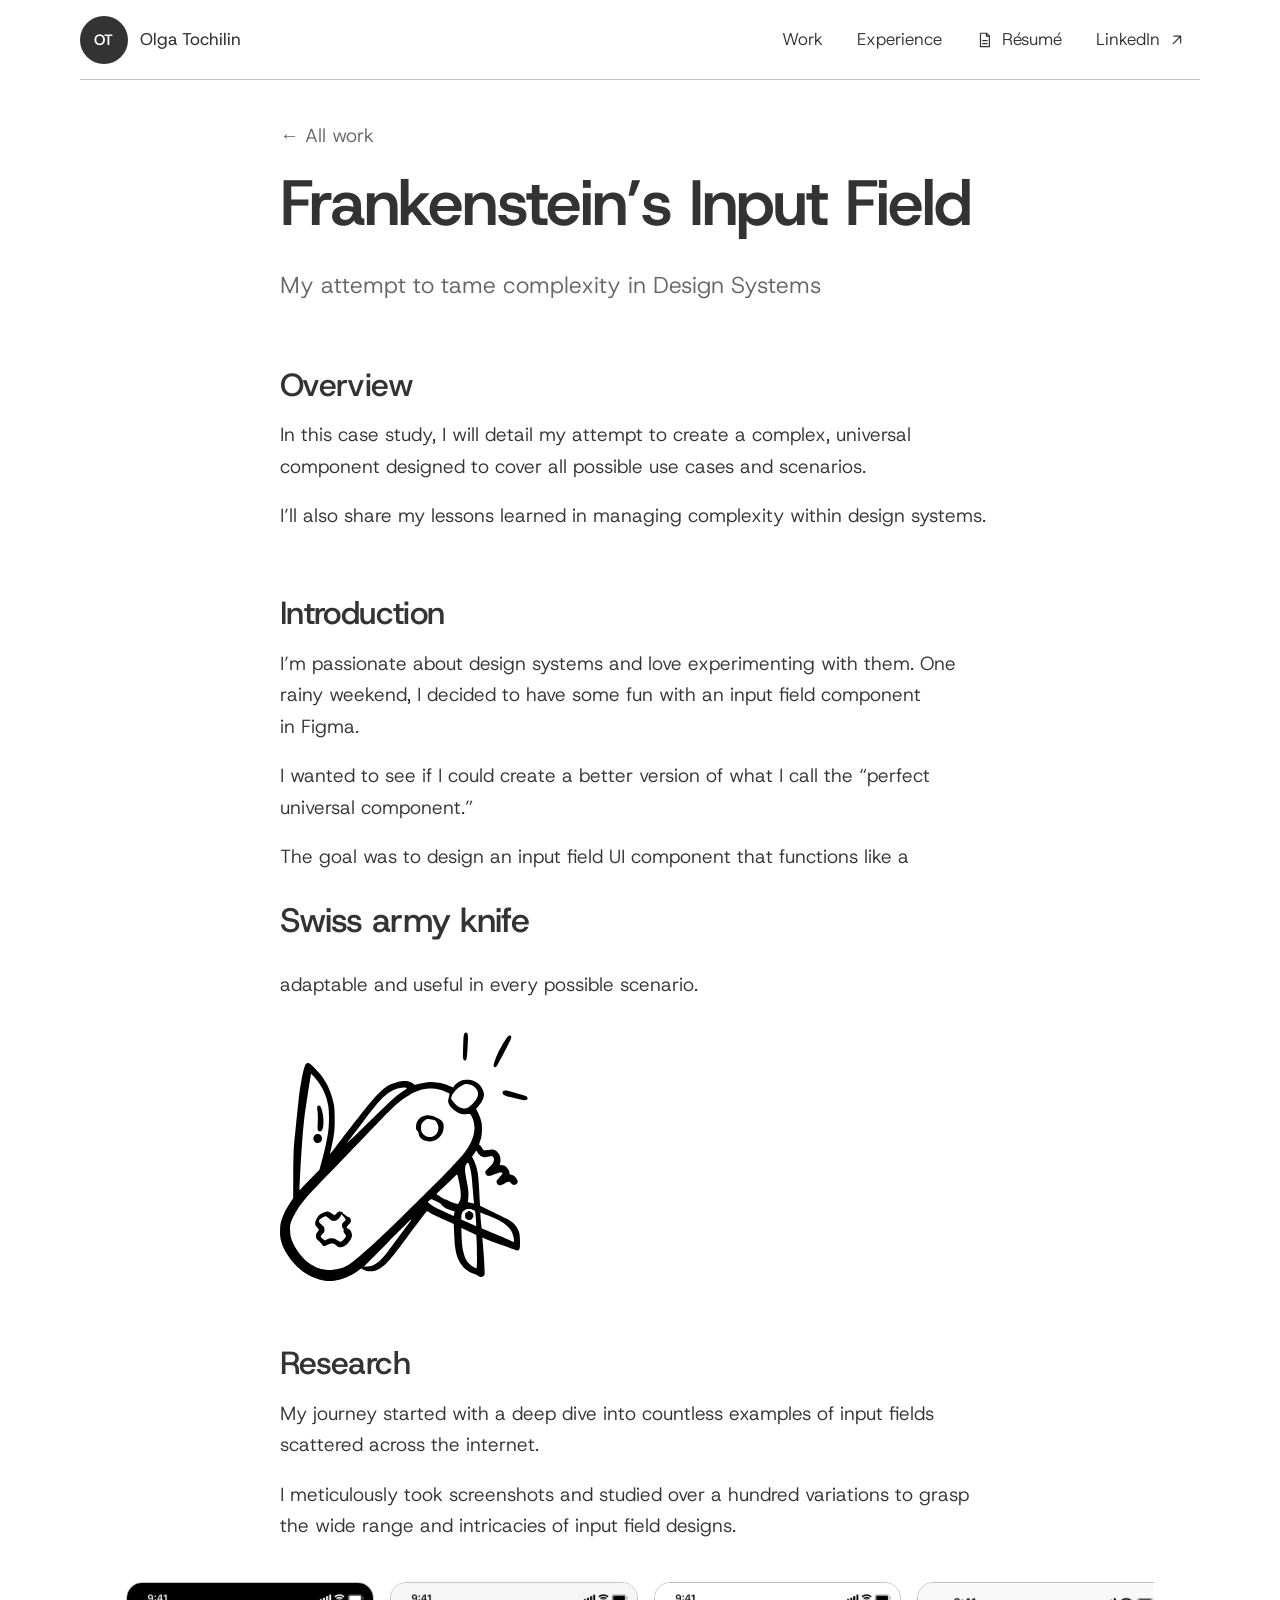
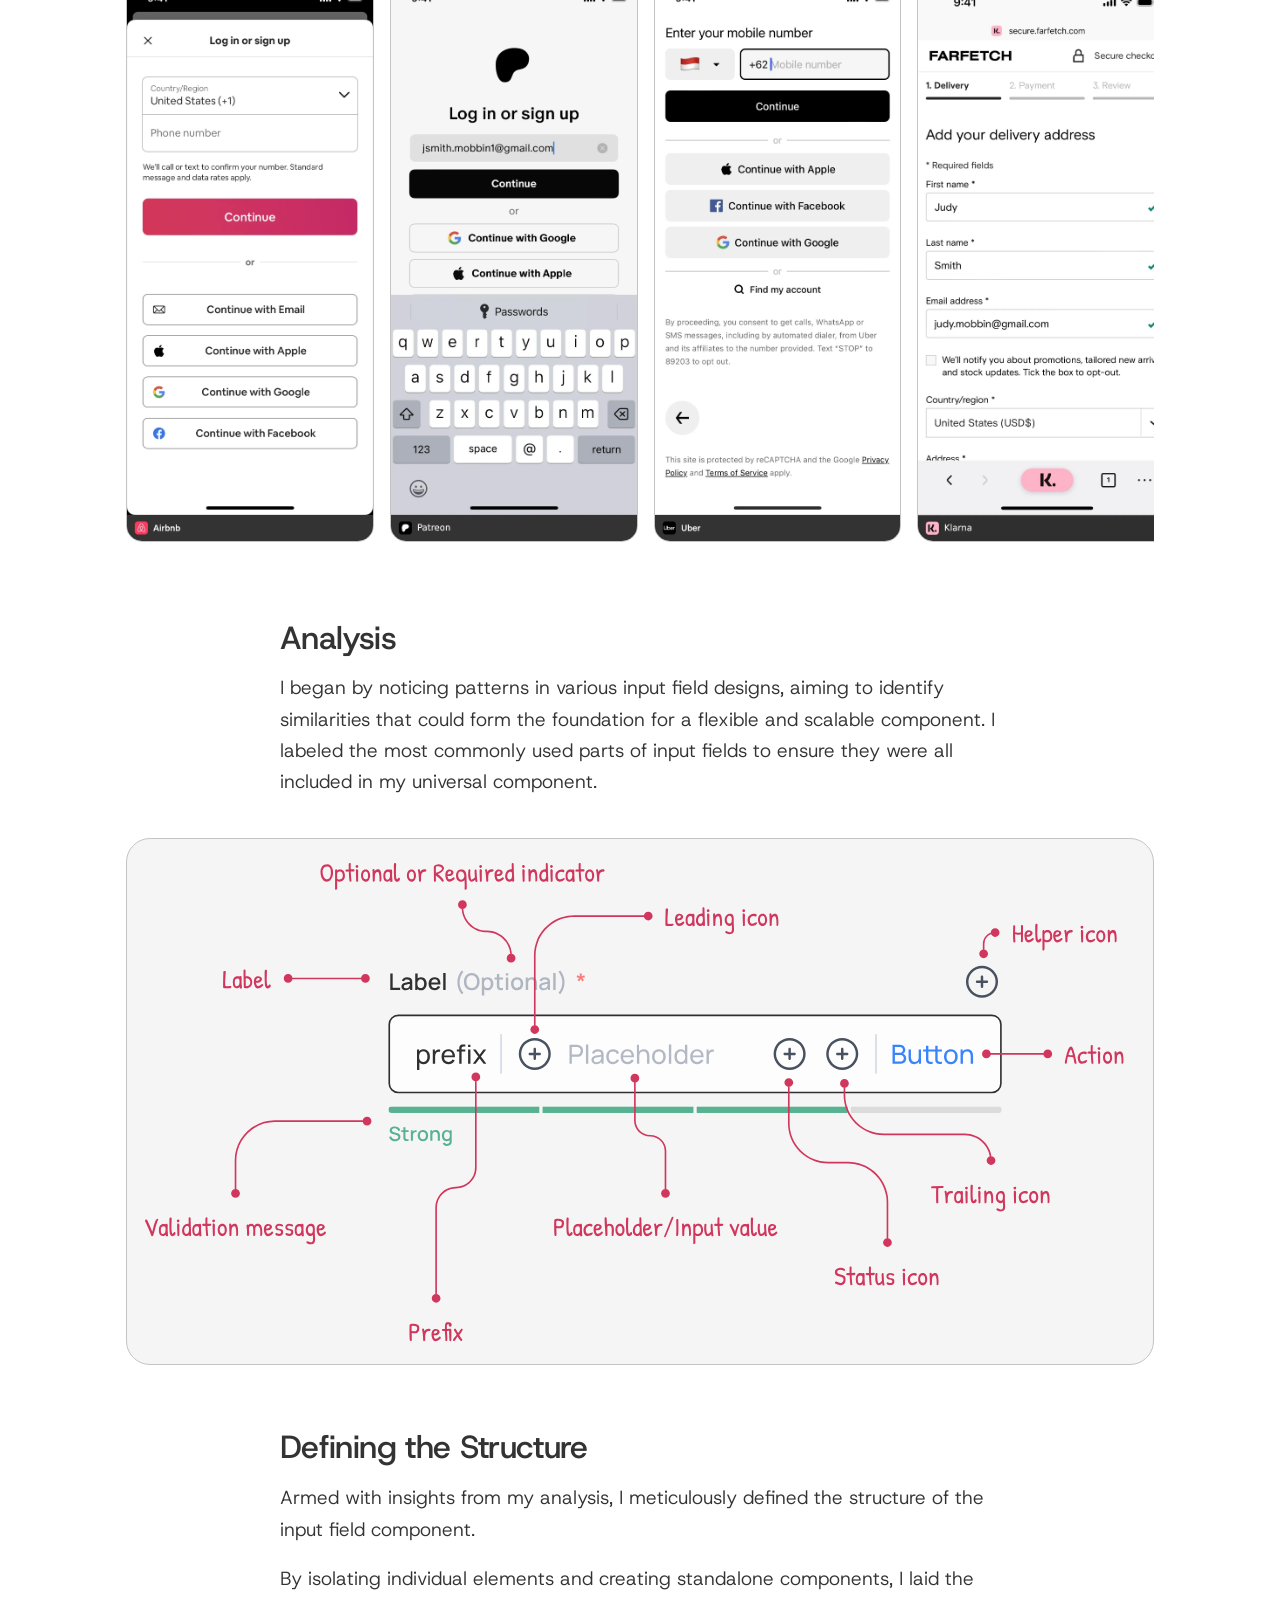
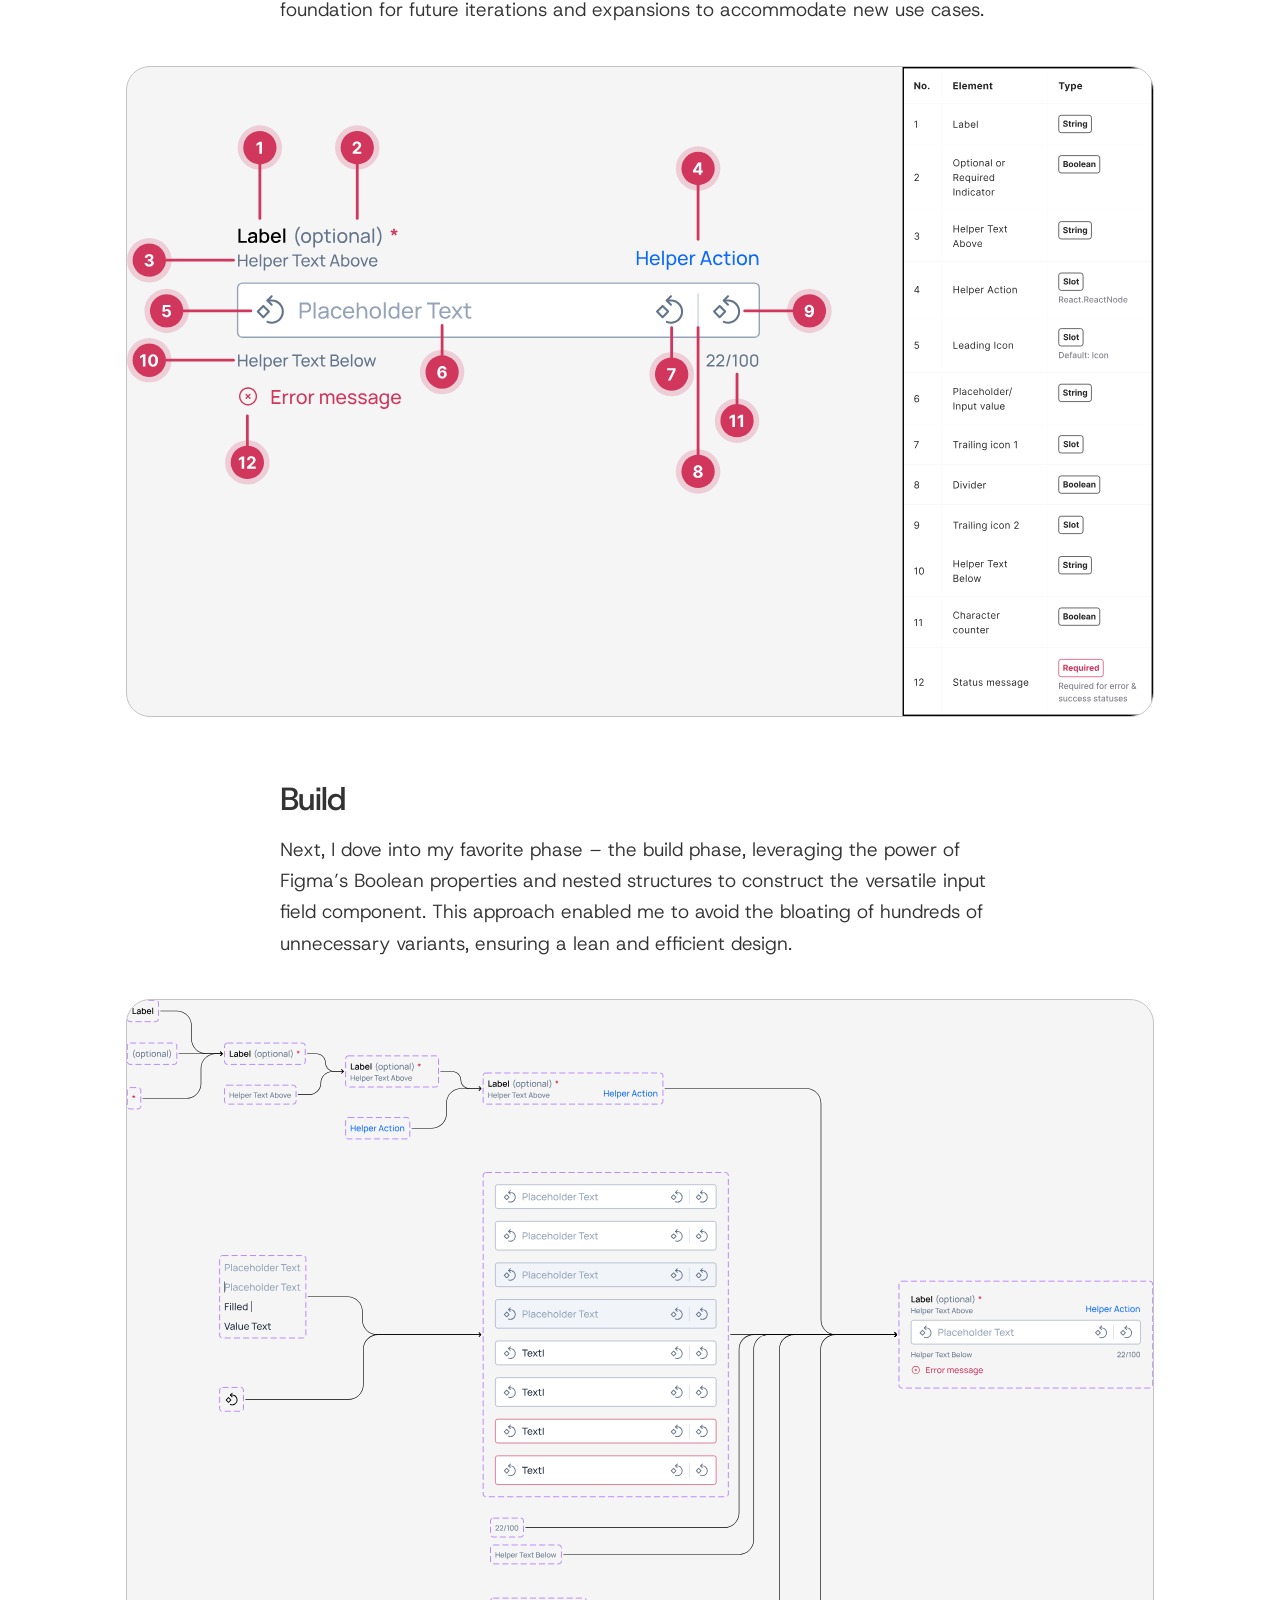
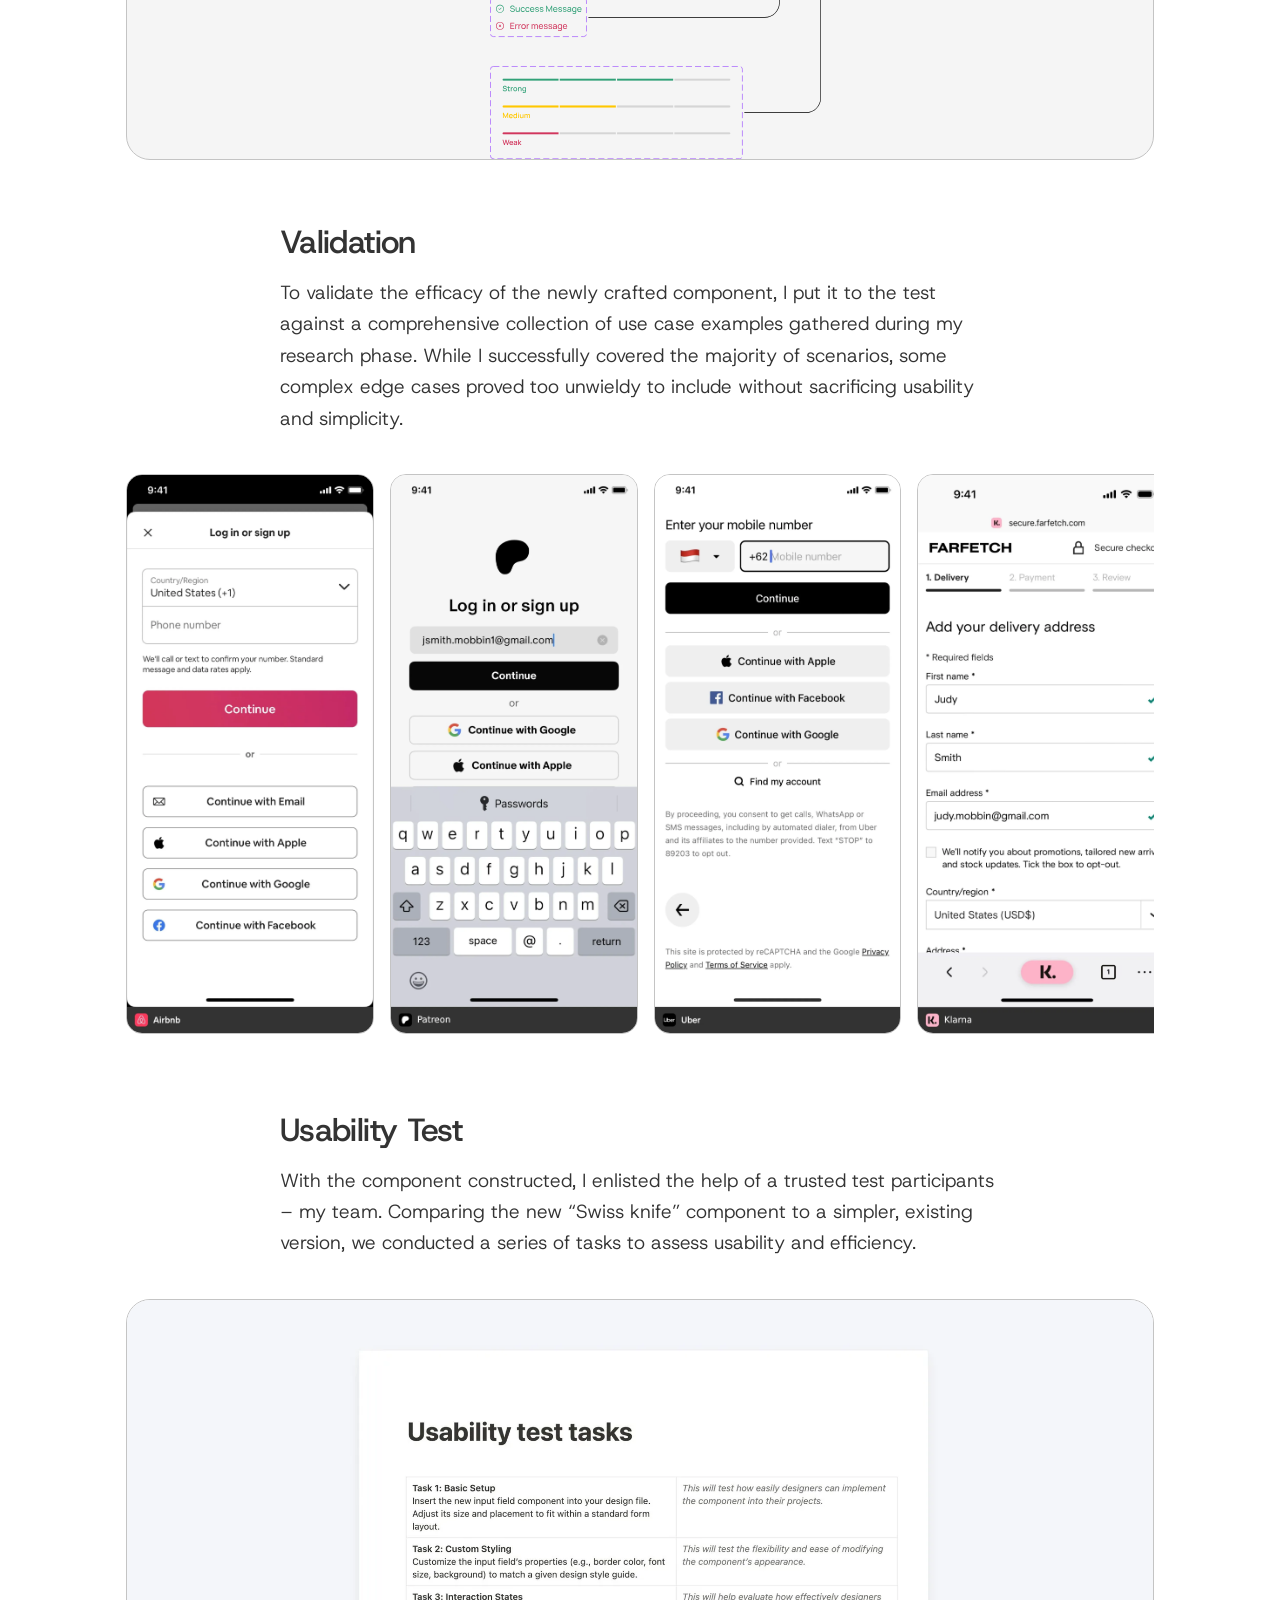
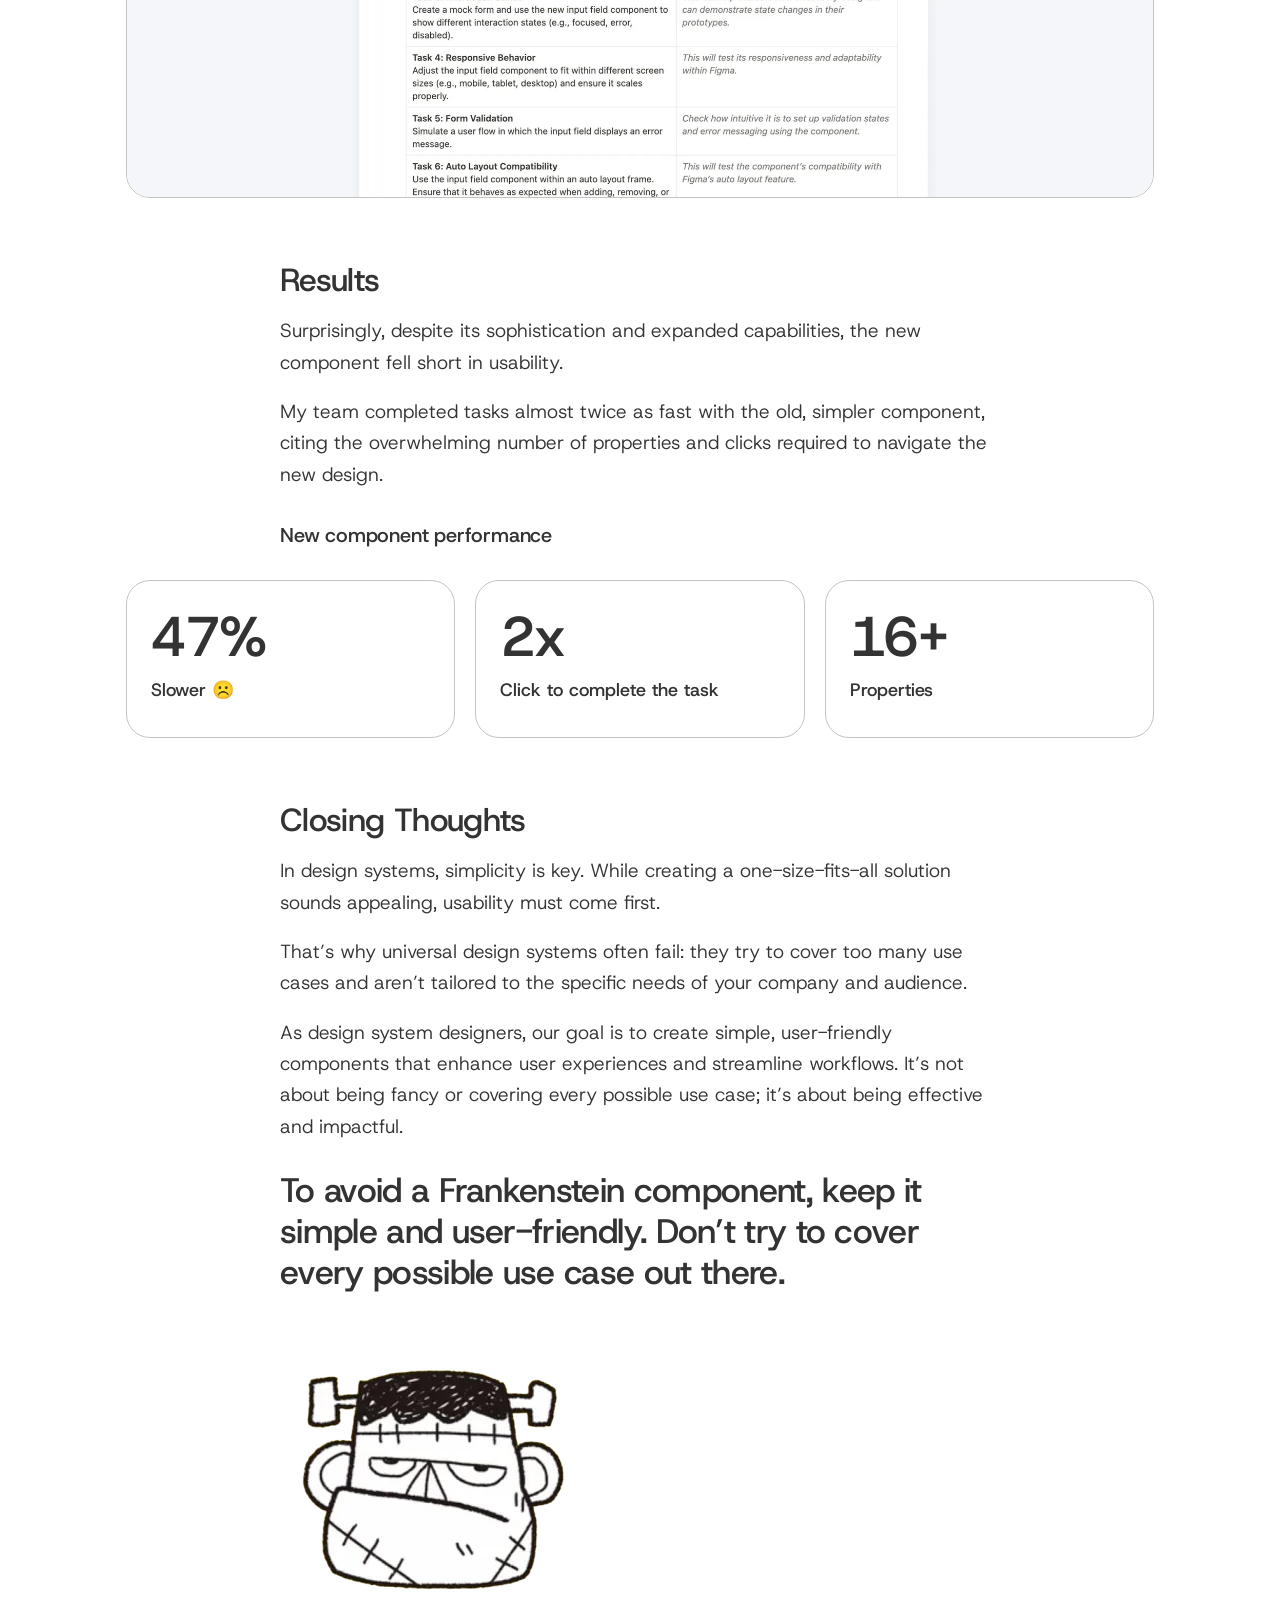
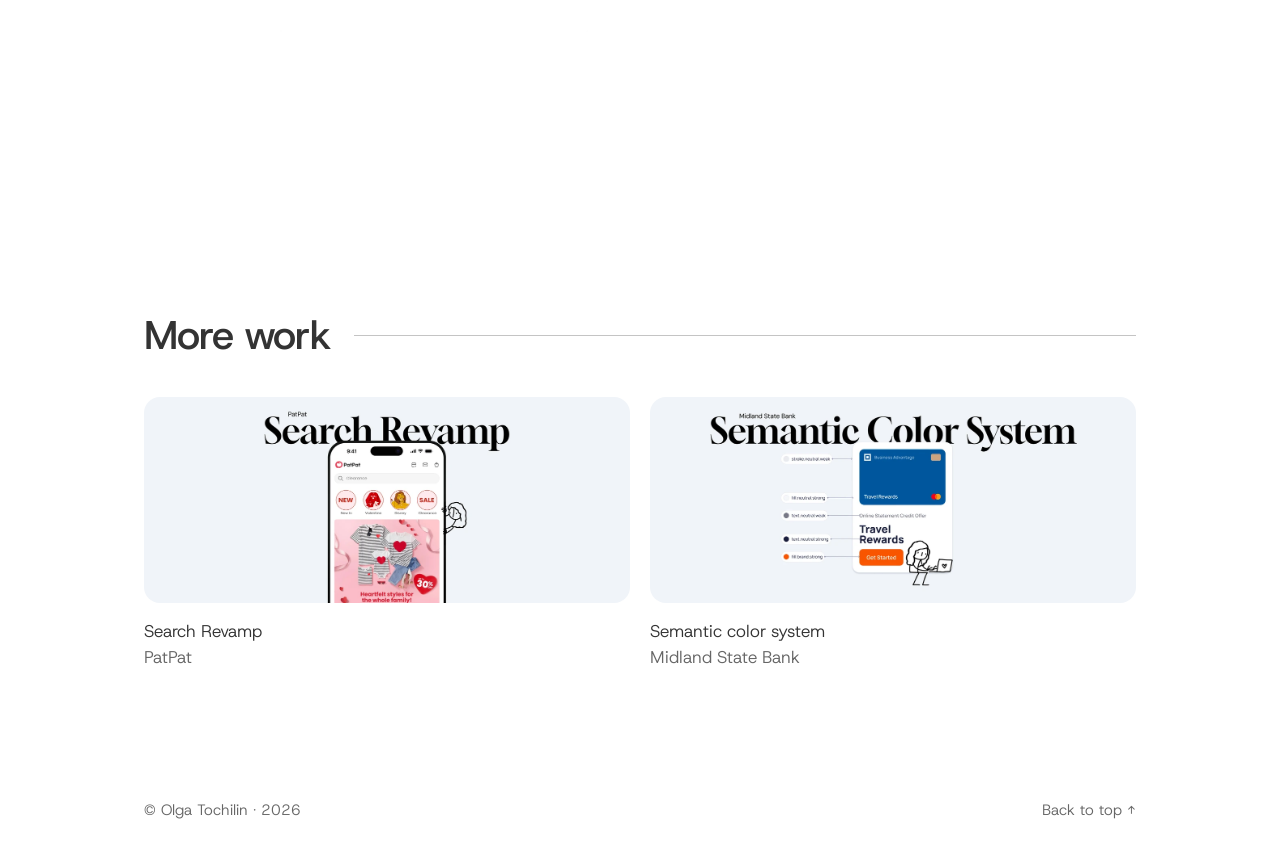
==== portfolio/franky/index.html @ 24e7f186 "Add Frankenstein's Input Field and Mayo Clinic case studies Moved over from olgadesignsystems.com in" ====
<!doctype html>
<html lang="en">
<head>
<meta charset="utf-8">
<meta name="viewport" content="width=device-width, initial-scale=1">
<title>Frankenstein’s Input Field — Olga Tochilin</title>
<meta name="description" content="My attempt to tame complexity in Design Systems">
<script>document.documentElement.classList.add('js')</script>
<link rel="preload" href="../../assets/fonts/HostGrotesk-latin.woff2" as="font" type="font/woff2" crossorigin>
<link rel="stylesheet" href="../../assets/style.css">
</head>
<body>
<header class="site-header">
  <div class="header-inner">
    <a class="brand" href="../../"><span class="mono">OT</span><span class="brand-name">Olga Tochilin</span></a>
    <nav>
      <a href="../../#work">Work</a>
      <a href="../../#experience">Experience</a>
      <a class="nav-cta" href="../../assets/Olga-Tochilin-PD.pdf" target="_blank" rel="noopener"><svg viewBox="0 0 24 24" aria-hidden="true"><path d="M6 3h8l4 4v14H6V3Z"/><path d="M14 3v4h4M9 13h6M9 17h6"/></svg>Résumé</a>
      <a class="nav-cta" href="https://www.linkedin.com/in/olgatoc/" target="_blank" rel="noopener noreferrer"><span>LinkedIn</span><svg viewBox="0 0 24 24" aria-hidden="true"><path d="M7 17 17 7M8 7h9v9"/></svg><span class="sr-only"> (opens in a new tab)</span></a>
    </nav>
  </div>
</header>
<main class="project" id="top">
<article class="wrap narrow">
  <p class="back"><a href="../../#work">← All work</a></p>
  <h1>Frankenstein’s Input Field</h1>
  <p class="lead">My attempt to tame complexity in Design Systems</p>
  <h3 class="h">Overview</h3>
<p>In this case study, I will detail my attempt to create a complex, universal component designed to cover all possible use cases and scenarios.</p>
<p>I’ll also share my lessons learned in managing complexity within design systems.</p>
<h3 class="h">Introduction</h3>
<p>I’m passionate about design systems and love experimenting with them. One rainy weekend, I decided to have some fun with an input field component in Figma.</p>
<p>I wanted to see if I could create a better version of what I call the “perfect universal component.”</p>
<p>The goal was to design an input field UI component that functions like a</p>
<p class="pull">Swiss army knife</p>
<p>adaptable and useful in every possible scenario.</p>
<figure class="figure-small" style="max-width:248px"><img src="../../assets/img/franky-swiss-army-knife.svg" alt="Introduction" width="248" height="249" loading="lazy"></figure>
<h3 class="h">Research</h3>
<p>My journey started with a deep dive into countless examples of input fields scattered across the internet.</p>
<p>I meticulously took screenshots and studied over a hundred variations to grasp the wide range and intricacies of input field designs.</p>
<div class="strip" tabindex="0" role="group" aria-label="Research – screenshots, scroll sideways"><figure><img src="../../assets/img/franky-01.webp" alt="Research – screenshot 1" width="1125" height="2556" loading="lazy"></figure><figure><img src="../../assets/img/franky-02.webp" alt="Research – screenshot 2" width="1125" height="2556" loading="lazy"></figure><figure><img src="../../assets/img/franky-03.webp" alt="Research – screenshot 3" width="1125" height="2556" loading="lazy"></figure><figure><img src="../../assets/img/franky-04.webp" alt="Research – screenshot 4" width="1179" height="2556" loading="lazy"></figure><figure><img src="../../assets/img/franky-05.webp" alt="Research – screenshot 5" width="1125" height="2556" loading="lazy"></figure><figure><img src="../../assets/img/franky-06.webp" alt="Research – screenshot 6" width="1125" height="2556" loading="lazy"></figure><figure><img src="../../assets/img/franky-07.webp" alt="Research – screenshot 7" width="1125" height="2556" loading="lazy"></figure><figure><img src="../../assets/img/franky-08.webp" alt="Research – screenshot 8" width="1125" height="2556" loading="lazy"></figure><figure><img src="../../assets/img/franky-09.webp" alt="Research – screenshot 9" width="1125" height="2556" loading="lazy"></figure></div>
<h3 class="h">Analysis</h3>
<p>I began by noticing patterns in various input field designs, aiming to identify similarities that could form the foundation for a flexible and scalable component. I labeled the most commonly used parts of input fields to ensure they were all included in my universal component.</p>
<figure><img src="../../assets/img/franky-franky-analysis-002.svg" alt="Analysis" width="624" height="320" loading="lazy"></figure>
<h3 class="h">Defining the Structure</h3>
<p>Armed with insights from my analysis, I meticulously defined the structure of the input field component.</p>
<p>By isolating individual elements and creating standalone components, I laid the foundation for future iterations and expansions to accommodate new use cases.</p>
<figure><img src="../../assets/img/franky-franky-structure-003.svg" alt="Defining the Structure" width="1475" height="934" loading="lazy"></figure>
<h3 class="h">Build</h3>
<p>Next, I dove into my favorite phase – the build phase, leveraging the power of Figma’s Boolean properties and nested structures to construct the versatile input field component. This approach enabled me to avoid the bloating of hundreds of unnecessary variants, ensuring a lean and efficient design.</p>
<figure><img src="../../assets/img/franky-franky-build-003.svg" alt="Build" width="1678" height="1243" loading="lazy"></figure>
<h3 class="h">Validation</h3>
<p>To validate the efficacy of the newly crafted component, I put it to the test against a comprehensive collection of use case examples gathered during my research phase. While I successfully covered the majority of scenarios, some complex edge cases proved too unwieldy to include without sacrificing usability and simplicity.</p>
<div class="strip" tabindex="0" role="group" aria-label="Validation – screenshots, scroll sideways"><figure><img src="../../assets/img/franky-01-1-scaled.webp" alt="Validation – screenshot 1" width="1127" height="2560" loading="lazy"></figure><figure><img src="../../assets/img/franky-02-1-scaled.webp" alt="Validation – screenshot 2" width="1127" height="2560" loading="lazy"></figure><figure><img src="../../assets/img/franky-03-1-scaled.webp" alt="Validation – screenshot 3" width="1127" height="2560" loading="lazy"></figure><figure><img src="../../assets/img/franky-04-1-scaled.webp" alt="Validation – screenshot 4" width="1181" height="2560" loading="lazy"></figure><figure><img src="../../assets/img/franky-05-1-scaled.webp" alt="Validation – screenshot 5" width="1127" height="2560" loading="lazy"></figure><figure><img src="../../assets/img/franky-06-1-scaled.webp" alt="Validation – screenshot 6" width="1127" height="2560" loading="lazy"></figure><figure><img src="../../assets/img/franky-07-1-scaled.webp" alt="Validation – screenshot 7" width="1127" height="2560" loading="lazy"></figure><figure><img src="../../assets/img/franky-08-1-scaled.webp" alt="Validation – screenshot 8" width="1127" height="2560" loading="lazy"></figure><figure><img src="../../assets/img/franky-09-1-scaled.webp" alt="Validation – screenshot 9" width="1127" height="2560" loading="lazy"></figure></div>
<h3 class="h">Usability Test</h3>
<p>With the component constructed, I enlisted the help of a trusted test participants – my team. Comparing the new “Swiss knife” component to a simpler, existing version, we conducted a series of tasks to assess usability and efficiency.</p>
<figure><img src="../../assets/img/franky-franky-usability-test-scaled.webp" alt="Usability Test" width="2000" height="971" loading="lazy"></figure>
<h3 class="h">Results</h3>
<p>Surprisingly, despite its sophistication and expanded capabilities, the new component fell short in usability.</p>
<p>My team completed tasks almost twice as fast with the old, simpler component, citing the overwhelming number of properties and clicks required to navigate the new design.</p>
<h4 class="sub">New component performance</h4>
<div class="stats"><div class="stat"><div class="num">47%</div><h3>Slower ☹️</h3></div><div class="stat"><div class="num">2x</div><h3>Click to complete the task</h3></div><div class="stat"><div class="num">16+</div><h3>Properties</h3></div></div>
<h3 class="h">Closing Thoughts</h3>
<p>In design systems, simplicity is key. While creating a one-size-fits-all solution sounds appealing, usability must come first.</p>
<p>That’s why universal design systems often fail: they try to cover too many use cases and aren’t tailored to the specific needs of your company and audience.</p>
<p>As design system designers, our goal is to create simple, user-friendly components that enhance user experiences and streamline workflows. It’s not about being fancy or covering every possible use case; it’s about being effective and impactful.</p>
<p class="pull">To avoid a Frankenstein component, keep it simple and user-friendly. Don’t try to cover every possible use case out there.</p>
<figure class="figure-small" style="max-width:308px"><img src="../../assets/img/franky-franky-closing-thoughts.webp" alt="Closing Thoughts" width="308" height="309" loading="lazy"></figure>
</article>
<section class="wrap">
  <h2 class="section-head"><span>More work</span><i></i></h2>
  <div class="work-grid work-grid-pair">
<a class="work-item" href="../../portfolio/patpat/">
  <span class="work-img"><img src="../../assets/img/patpat-featured-5.webp" alt="" width="1200" height="509" loading="lazy"></span>
  <span class="work-cap"><span class="work-title">Search Revamp</span><span class="work-sub">PatPat</span></span>
</a>
<a class="work-item" href="../../portfolio/midland/">
  <span class="work-img"><img src="../../assets/img/midland-featured-5.webp" alt="" width="1200" height="509" loading="lazy"></span>
  <span class="work-cap"><span class="work-title">Semantic color system</span><span class="work-sub">Midland State Bank</span></span>
</a>
  </div>
</section>
</main>
<footer class="site-footer"><span>© Olga Tochilin · 2026</span><a href="#top" class="to-top">Back to top ↑</a></footer>
<script src="../../assets/site.js" defer></script>
</body>
</html>
---- assets/style.css ----
/* Olga Tochilin — portfolio
   Monochrome, hairline borders, large radii, Host Grotesk, quick restrained motion. */

@font-face{
  font-family:"Host Grotesk";
  src:url("fonts/HostGrotesk-latin.woff2") format("woff2");
  font-weight:300 800;font-style:normal;font-display:swap;
}

:root{
  --n0:#fff; --n100:#f5f5f5; --n200:#ddd; --n300:#c4c4c4; --n500:#888; --n600:#666; --n900:#333;
  --hair:.5px solid var(--n300);
  --radius:24px;
  --edge:clamp(20px,5vw,64px);
  --max:1120px;
  --read:720px;
  --header:80px;
  --ease-out:cubic-bezier(.22,1,.36,1);
  --ease-ui:cubic-bezier(.5,0,.5,1);
  --font:"Host Grotesk",-apple-system,BlinkMacSystemFont,"Segoe UI",Helvetica,Arial,sans-serif;
}
*{box-sizing:border-box}
html{scroll-behavior:smooth;scroll-padding-top:100px}
body{
  margin:0;padding-top:var(--header);
  background:var(--n0);color:var(--n900);
  font:330 18px/1.6 var(--font);letter-spacing:0;
  -webkit-font-smoothing:antialiased;text-wrap:pretty;
}
img{max-width:100%;height:auto;display:block}
a{color:inherit}
svg{width:1.15em;height:1.15em;fill:none;stroke:currentColor;stroke-width:1.6;stroke-linecap:round;stroke-linejoin:round;flex:none}

/* ---------- header: full-width bar → floating pill on scroll ---------- */
.site-header{position:fixed;inset:0 0 auto 0;z-index:20;display:flex;justify-content:center;padding:0 var(--edge);pointer-events:none}
.header-inner{
  pointer-events:auto;width:100%;max-width:var(--max);height:var(--header);
  display:flex;align-items:center;justify-content:space-between;
  border-bottom:var(--hair);background:rgba(255,255,255,0);
  transition:max-width .5s var(--ease-out),height .5s var(--ease-out),margin-top .5s var(--ease-out),
             padding .5s var(--ease-out),border-radius .5s var(--ease-out),background .3s var(--ease-ui),
             box-shadow .5s var(--ease-out),border-color .3s var(--ease-ui);
}
.site-header.is-stuck .header-inner{
  max-width:740px;height:64px;margin-top:12px;padding:0 10px 0 8px;
  border-radius:999px;border-color:transparent;
  background:rgba(255,255,255,.72);
  -webkit-backdrop-filter:blur(12px);backdrop-filter:blur(12px);
  box-shadow:0 8px 32px rgba(0,0,0,.10),0 0 0 .5px rgba(0,0,0,.06);
}
.brand{display:flex;align-items:center;gap:12px;text-decoration:none;font-weight:400;font-size:17px}
.mono{
  flex:none;display:grid;place-items:center;width:48px;height:48px;border-radius:50%;
  background:var(--n900);color:#fff;font-size:15px;font-weight:600;letter-spacing:.04em;
  transition:width .5s var(--ease-out),height .5s var(--ease-out);
}
.is-stuck .mono{width:40px;height:40px}
.site-header nav{display:flex;align-items:center;gap:6px;font-size:17px}
.site-header nav a{white-space:nowrap;text-decoration:none;padding:8px 14px;border-radius:999px;transition:background .2s var(--ease-ui)}
.site-header nav a:hover{background:var(--n100)}
.nav-cta{display:inline-flex;align-items:center;gap:8px}
.nav-cta svg{width:1.05em;height:1.05em}

/* ---------- buttons: fill slides up on hover, quick press ---------- */
.btn{
  position:relative;display:inline-flex;align-items:center;justify-content:center;overflow:hidden;
  height:64px;padding:0 40px;border-radius:999px;text-decoration:none;font-size:18px;font-weight:400;
  border:1px solid var(--n900);isolation:isolate;
  transition:transform .15s ease-out;
}
.btn span{position:relative;z-index:1;transition:color .25s var(--ease-ui)}
.btn::before{
  content:"";position:absolute;inset:0;z-index:0;transform:translateY(101%);border-radius:inherit;
  transition:transform .25s cubic-bezier(.42,0,1,1);
}
.btn:hover::before{transform:none;transition:transform .5s cubic-bezier(0,0,.58,1)}
.btn:active{transform:scale(.97);transition-duration:80ms}
.btn-solid{background:var(--n900);color:#fff}
.btn-solid::before{background:#000}
.btn-outline{background:transparent;color:var(--n900)}
.btn-outline::before{background:var(--n900)}
.btn-outline:hover span{color:#fff}

/* tertiary text link with "opens in new tab" icon */
.link-ext{
  display:inline-flex;align-items:center;gap:8px;height:64px;padding:0 8px;
  font-size:18px;text-decoration:none;border-radius:999px;
}
.link-ext span:first-child{background:linear-gradient(currentColor,currentColor) 0 100%/100% 1px no-repeat;padding-bottom:2px;transition:background-size .3s var(--ease-out)}
.link-ext:hover span:first-child{background-size:0 1px;background-position:100% 100%}
.link-ext svg{width:1.1em;height:1.1em;transition:transform .3s var(--ease-out)}
.link-ext:hover svg{transform:translate(2px,-2px)}
.link-ext:active{transform:scale(.97);transition:transform 80ms}
.link-ext:focus-visible{outline:2px solid var(--n900);outline-offset:3px}
.sr-only{position:absolute;width:1px;height:1px;margin:-1px;padding:0;overflow:hidden;clip:rect(0 0 0 0);white-space:nowrap;border:0}

/* ---------- layout ---------- */
.wrap{max-width:var(--max);margin:0 auto;padding:var(--space,96px) var(--edge)}
.wrap.narrow{max-width:calc(var(--read) + 2*var(--edge))}
#work{padding-top:80px}

/* section heading:  Title ———— 01 */
.section-head{
  display:flex;align-items:center;gap:24px;margin:0 0 40px;
  font-size:clamp(28px,4vw,40px);line-height:1.1;font-weight:500;letter-spacing:-.02em;
}
.section-head i{flex:1;height:0;border-top:var(--hair)}
.section-head b{font-weight:500;font-variant-numeric:tabular-nums}

/* ---------- hero ---------- */
.hero{max-width:var(--max);margin:0 auto;padding:clamp(72px,12vw,150px) var(--edge) clamp(56px,8vw,96px);text-align:center}
.hero h1{
  margin:0 auto;max-width:17em;font-size:clamp(34px,5.6vw,64px);line-height:1.08;
  font-weight:600;letter-spacing:-.03em;text-wrap:balance;
}
.hero-cta{display:flex;flex-wrap:wrap;justify-content:center;gap:24px;margin-top:48px}


/* ---------- selected work: one wide project, then pairs (see Figma reference) ---------- */
.work-grid{display:grid;grid-template-columns:repeat(2,minmax(0,1fr));column-gap:clamp(12px,1.8vw,20px);row-gap:clamp(56px,9vw,112px)}
.work-item{display:block;text-decoration:none;color:inherit}
.work-item:first-child{grid-column:1/-1}
.work-grid-pair .work-item:first-child{grid-column:auto}
.work-img{display:block;overflow:hidden;border-radius:16px;background:var(--n100)}
.work-img img{width:100%;aspect-ratio:1200/509;object-fit:cover;transition:transform .6s var(--ease-out),opacity .5s ease-out}
.work-item:hover .work-img img{transform:scale(1.02)}
.work-cap{display:block;margin-top:16px;font-size:17px;line-height:1.5}
.work-title,.work-sub{display:block}
.work-title{color:var(--n900)}
.work-sub{color:var(--n600)}
.work-item:hover .work-title{text-decoration:underline;text-underline-offset:4px;text-decoration-thickness:1px}
@media (max-width:700px){.work-grid{grid-template-columns:1fr}.work-cap{font-size:16px}}

/* ---------- experience ---------- */
.exp{list-style:none;margin:0 0 40px;padding:0}
.exp li{
  display:grid;grid-template-columns:10em 1fr auto;gap:16px;align-items:baseline;
  padding:24px 0;border-top:var(--hair);
}
.exp li:last-child{border-bottom:var(--hair)}
.exp .yr{color:var(--n600);font-variant-numeric:tabular-nums}
.exp .role{font-size:clamp(20px,2.4vw,26px);font-weight:500;letter-spacing:-.01em;transition:transform .4s var(--ease-out)}
.exp .co{color:var(--n600);text-align:right}
.exp li:hover .role{transform:translateX(8px)}

/* ---------- case study ---------- */
.project .wrap.narrow{padding-top:56px}
.back{margin:0 0 56px;font-size:16px}
.back a{text-decoration:none;color:var(--n600)}
.back a:hover{color:var(--n900)}
.project h1{margin:0 0 40px;font-size:clamp(36px,6vw,64px);line-height:1.06;font-weight:600;letter-spacing:-.03em;text-wrap:balance}
.meta{display:flex;flex-wrap:wrap;gap:20px 48px;margin:0 0 24px;padding:24px 0;border-block:var(--hair);font-size:16px}
.meta dt{color:var(--n600);margin-bottom:2px}
.meta dd{margin:0;max-width:26em}
.project .section-head{margin:112px 0 40px}
.project h3.h{margin:64px 0 16px;font-size:clamp(24px,3vw,32px);line-height:1.15;font-weight:500;letter-spacing:-.02em;text-wrap:balance}
.project h4.sub{margin:32px 0 6px;font-size:20px;line-height:1.3;font-weight:500;letter-spacing:-.01em}
.project p{margin:0 0 18px;font-size:19px;line-height:1.65}
.project ul{padding-left:1.2em;margin:0 0 22px;font-size:19px}
.project li{margin-bottom:8px}
.project figure{margin:40px calc(-1 * min(12vw,170px))}
.figure-row{display:grid;grid-template-columns:1fr 1fr;gap:clamp(12px,2vw,24px);margin:40px calc(-1 * min(12vw,170px))}
.figure-row figure{margin:0}
.project figure img{transition:opacity .5s ease-out;width:100%;border:var(--hair);border-radius:var(--radius);background:var(--n100)}
@media (max-width:1000px){.project figure,.figure-row{margin-inline:0}.figure-row figure{margin:0}}
.pcards{display:grid;grid-template-columns:repeat(3,1fr);gap:20px;margin:32px calc(-1 * min(12vw,170px))}
.pcard{display:flex;flex-direction:column;align-items:flex-start;gap:14px;padding:26px;border:var(--hair);border-radius:var(--radius);background:var(--n0);transition:border-color .3s var(--ease-ui)}
.pcard:hover{border-color:var(--n900)}
.pnum{display:grid;place-items:center;width:38px;height:38px;border:var(--hair);border-radius:50%;font-size:14px;font-variant-numeric:tabular-nums;transition:background .3s var(--ease-ui),color .3s var(--ease-ui),border-color .3s var(--ease-ui)}
.pcard:hover .pnum{background:var(--n900);border-color:var(--n900);color:#fff}
.project .pcard h4{margin:6px 0 0;font-size:19px;line-height:1.3;font-weight:500;letter-spacing:-.01em}
.project .pcard p{margin:0;font-size:16px;line-height:1.55;color:var(--n600)}
@media (max-width:1000px){.pcards{margin-inline:0;grid-template-columns:repeat(2,1fr)}}
@media (max-width:600px){.pcards{grid-template-columns:1fr}}
.stats{display:grid;grid-template-columns:repeat(auto-fit,minmax(200px,1fr));gap:20px;margin:32px calc(-1 * min(12vw,170px))}
.stat{padding:28px 24px;border:var(--hair);border-radius:var(--radius)}
.stat .num{font-size:56px;font-weight:600;letter-spacing:-.04em;line-height:1}
.stat h3{font-size:18px;font-weight:500;margin:14px 0 8px;line-height:1.25}
.stat p{font-size:16px!important;color:var(--n600);margin:0!important;line-height:1.5!important}
@media (max-width:1000px){.stats{margin-inline:0}}
.thanks{text-align:center;color:var(--n600);margin:96px 0 0!important}

/* case study extras: subtitle, pull lines, screenshot strips, small drawings */
.project strong{font-weight:600}
.project .lead{margin:-8px 0 32px;max-width:34em;font-size:clamp(19px,2.2vw,23px);line-height:1.45;color:var(--n600)}
.project .pull{margin:28px 0;font-size:clamp(26px,3.4vw,34px);line-height:1.2;font-weight:500;letter-spacing:-.02em;color:var(--n900)}
.strip{display:flex;gap:16px;overflow-x:auto;scroll-snap-type:x proximity;margin:40px calc(-1 * min(12vw,170px));padding:0 0 14px;scrollbar-width:thin;outline-offset:4px;-webkit-overflow-scrolling:touch}
.project .strip figure{margin:0;flex:none;scroll-snap-align:start}
.project .strip img{height:clamp(360px,46vw,560px);width:auto;max-width:none;border-radius:16px}
@media (max-width:1000px){.strip{margin-inline:calc(-1 * var(--edge));padding-inline:var(--edge);scroll-padding-inline:var(--edge)}}
.project figure.figure-small{margin:32px 0}
.project figure.figure-small img{width:auto;max-width:100%;border:0;border-radius:0;background:none}
.project .wrap:last-of-type{padding-top:40px}

/* ---------- footer ---------- */
.site-footer{
  max-width:var(--max);margin:0 auto;padding:32px var(--edge) 40px;
  display:flex;justify-content:space-between;gap:16px;font-size:15px;color:var(--n600);
}
.to-top{text-decoration:none}
.to-top:hover{color:var(--n900)}

/* ---------- image load fade (see site.js) ---------- */
.js img.img-pending{opacity:0}

/* ---------- small screens ---------- */
@media (max-width:820px){
  .exp li{grid-template-columns:1fr auto;gap:4px 16px}
  .exp .yr{grid-column:2;grid-row:1;text-align:right}
  .exp .role{grid-column:1;grid-row:1}
  .exp .co{grid-column:1/-1;text-align:left}
}
@media (max-width:520px){
  .brand-name{display:none}
  .site-header nav a{padding:8px 10px}
}
@media (max-width:600px){
  body{font-size:17px}
  .site-header nav a:not(.nav-cta){display:none}
  .site-header.is-stuck .header-inner{max-width:100%}
    .btn{height:56px;padding:0 28px;font-size:17px}
  .link-ext{height:56px;font-size:17px}
  .hero-cta{gap:12px}
  .section-head{gap:16px}
}

@media (prefers-reduced-motion:reduce){
  html{scroll-behavior:auto}
  *,*::before,*::after{transition-duration:.01ms!important;animation-duration:.01ms!important}
}

/* ---------- What I Do: dotted-shape cards ---------- */
#what{padding-top:24px;padding-bottom:0}
.what-grid{display:grid;grid-template-columns:repeat(3,1fr);gap:32px}
.what-card{
  --pad:clamp(20px,2.4vw,32px);
  display:flex;flex-direction:column;justify-content:space-between;gap:32px;
  border:var(--hair);border-radius:var(--radius);padding:var(--pad);
  background:var(--n0);
}
.dots{width:70%;max-width:240px;height:auto;color:var(--n900);overflow:visible}
/* interactive version (site.js): canvas extends past the shape so pushed dots aren't clipped */
.dots-field{position:relative;aspect-ratio:400/384}
.dots-field canvas{position:absolute;left:-48px;top:-48px;width:calc(100% + 96px);height:calc(100% + 96px);pointer-events:none}
.what-card h3{margin:0;font-size:clamp(18px,1.6vw,21px);line-height:1.25;font-weight:500;letter-spacing:-.01em;white-space:nowrap}
.what-desc{margin:8px 0 0;font-size:16px;line-height:1.5;font-weight:330;color:var(--n600)}

/* small screens: swipe sideways, no dots */
@media (max-width:820px){
  .what-grid{display:flex;gap:16px;overflow-x:auto;scroll-snap-type:x mandatory;scroll-padding-inline:var(--edge);margin-inline:calc(-1 * var(--edge));padding:0 var(--edge) 8px;scrollbar-width:none}
  .what-grid::-webkit-scrollbar{display:none}
  .what-card{flex:0 0 min(84%,340px);scroll-snap-align:start;padding:28px 24px}
  .dots{display:none}
  .what-card h3{white-space:normal;font-size:22px}
}
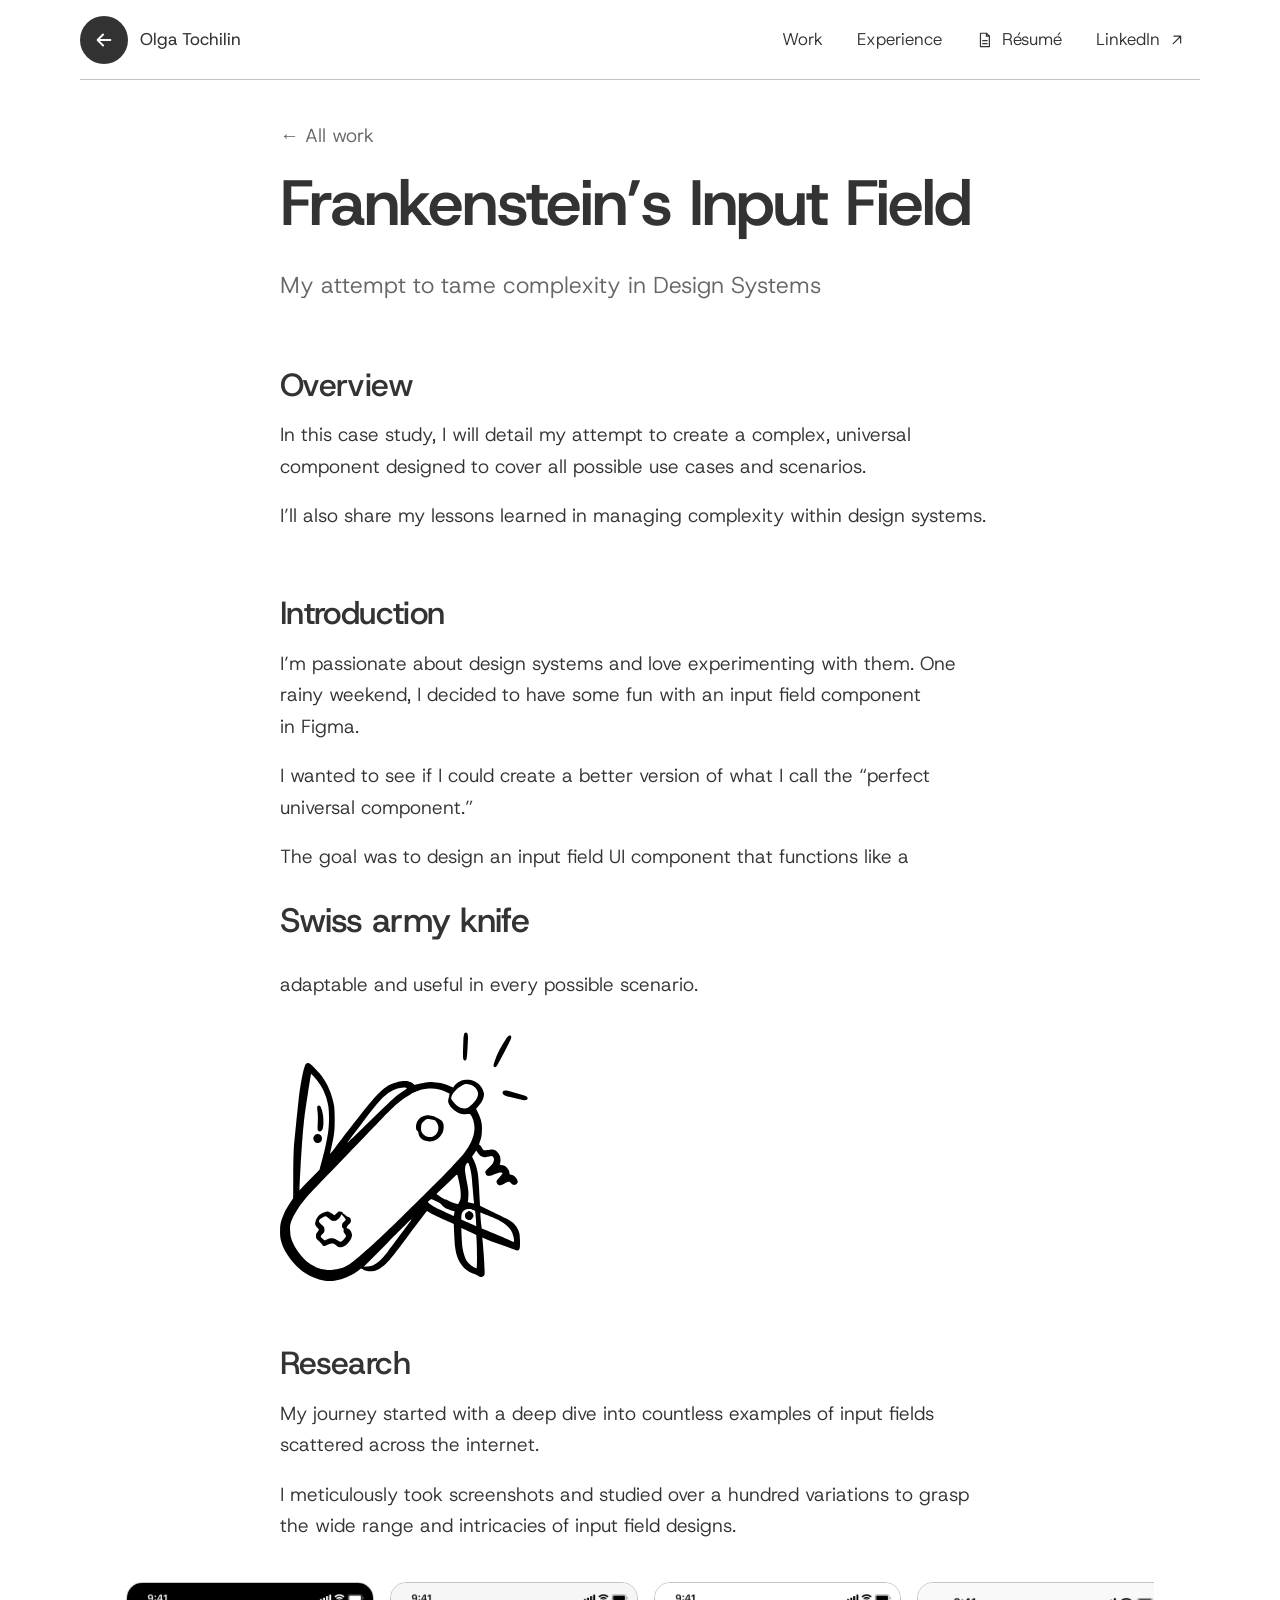
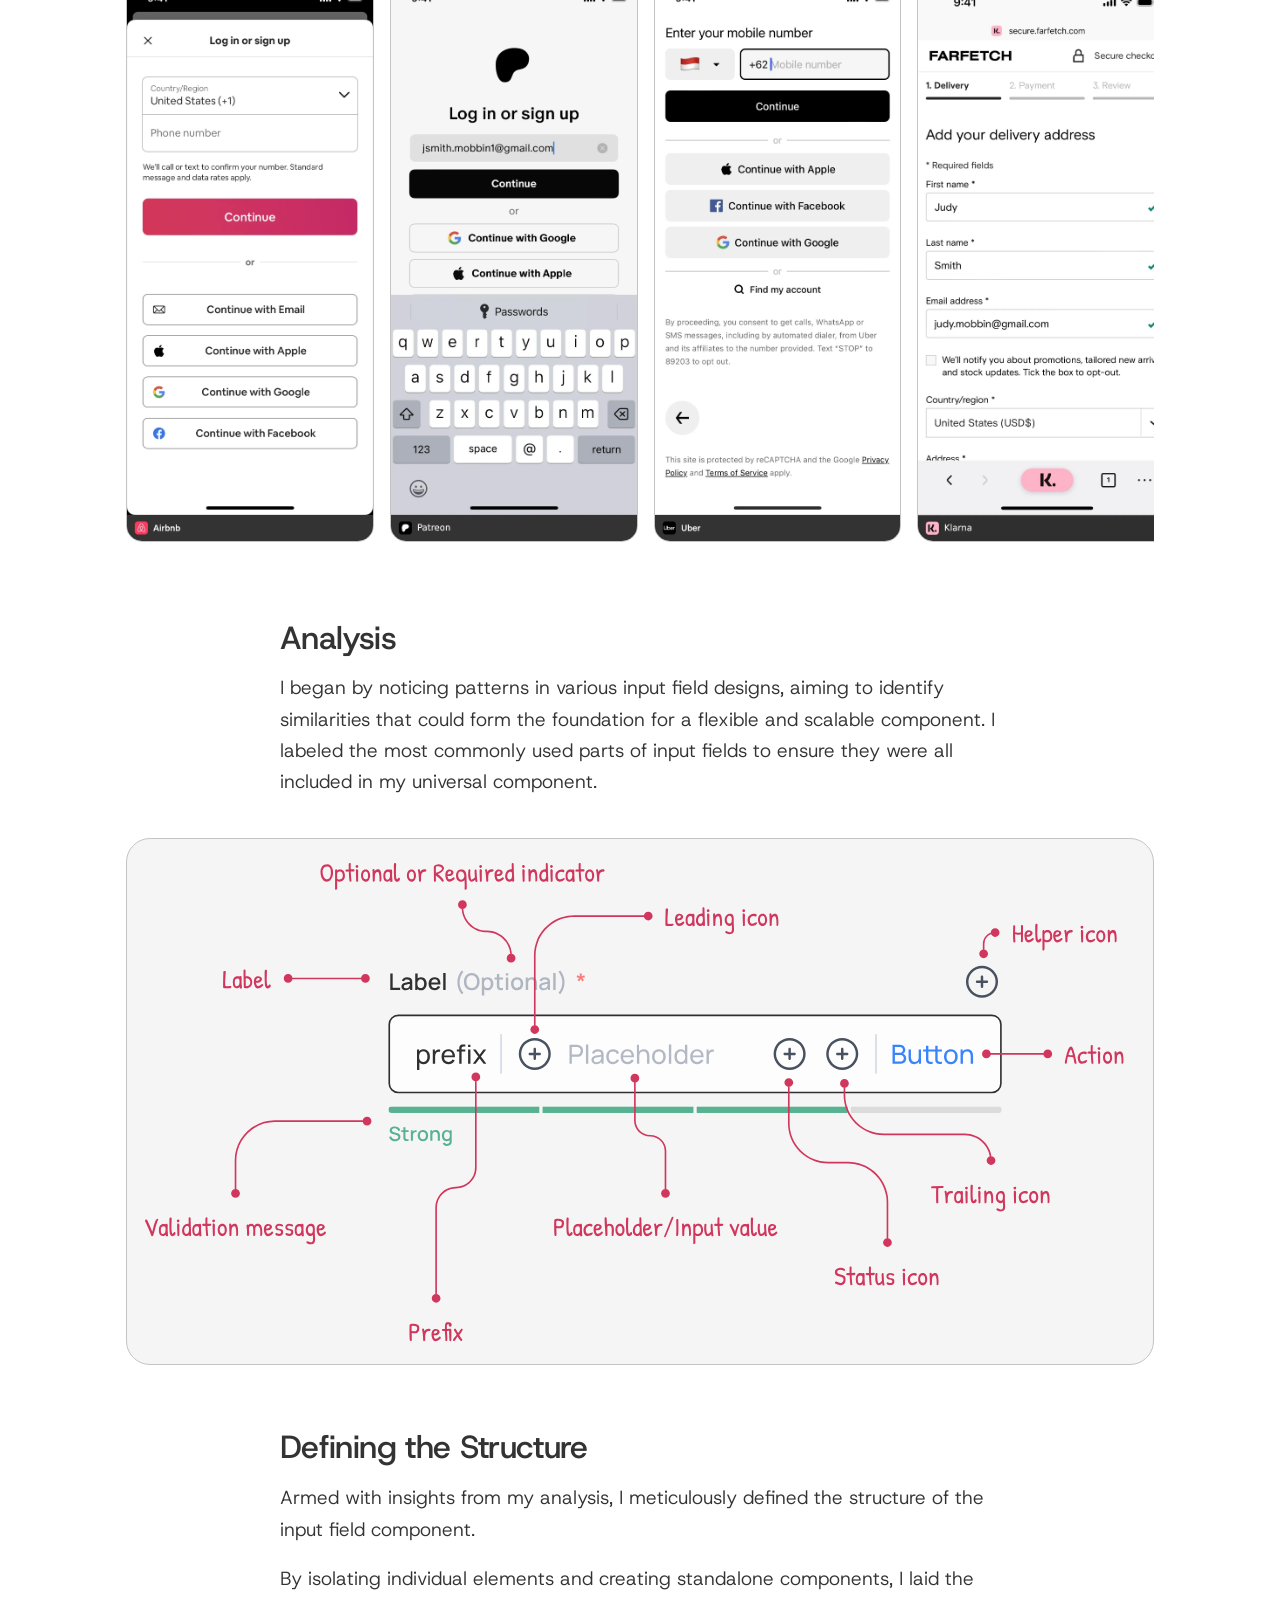
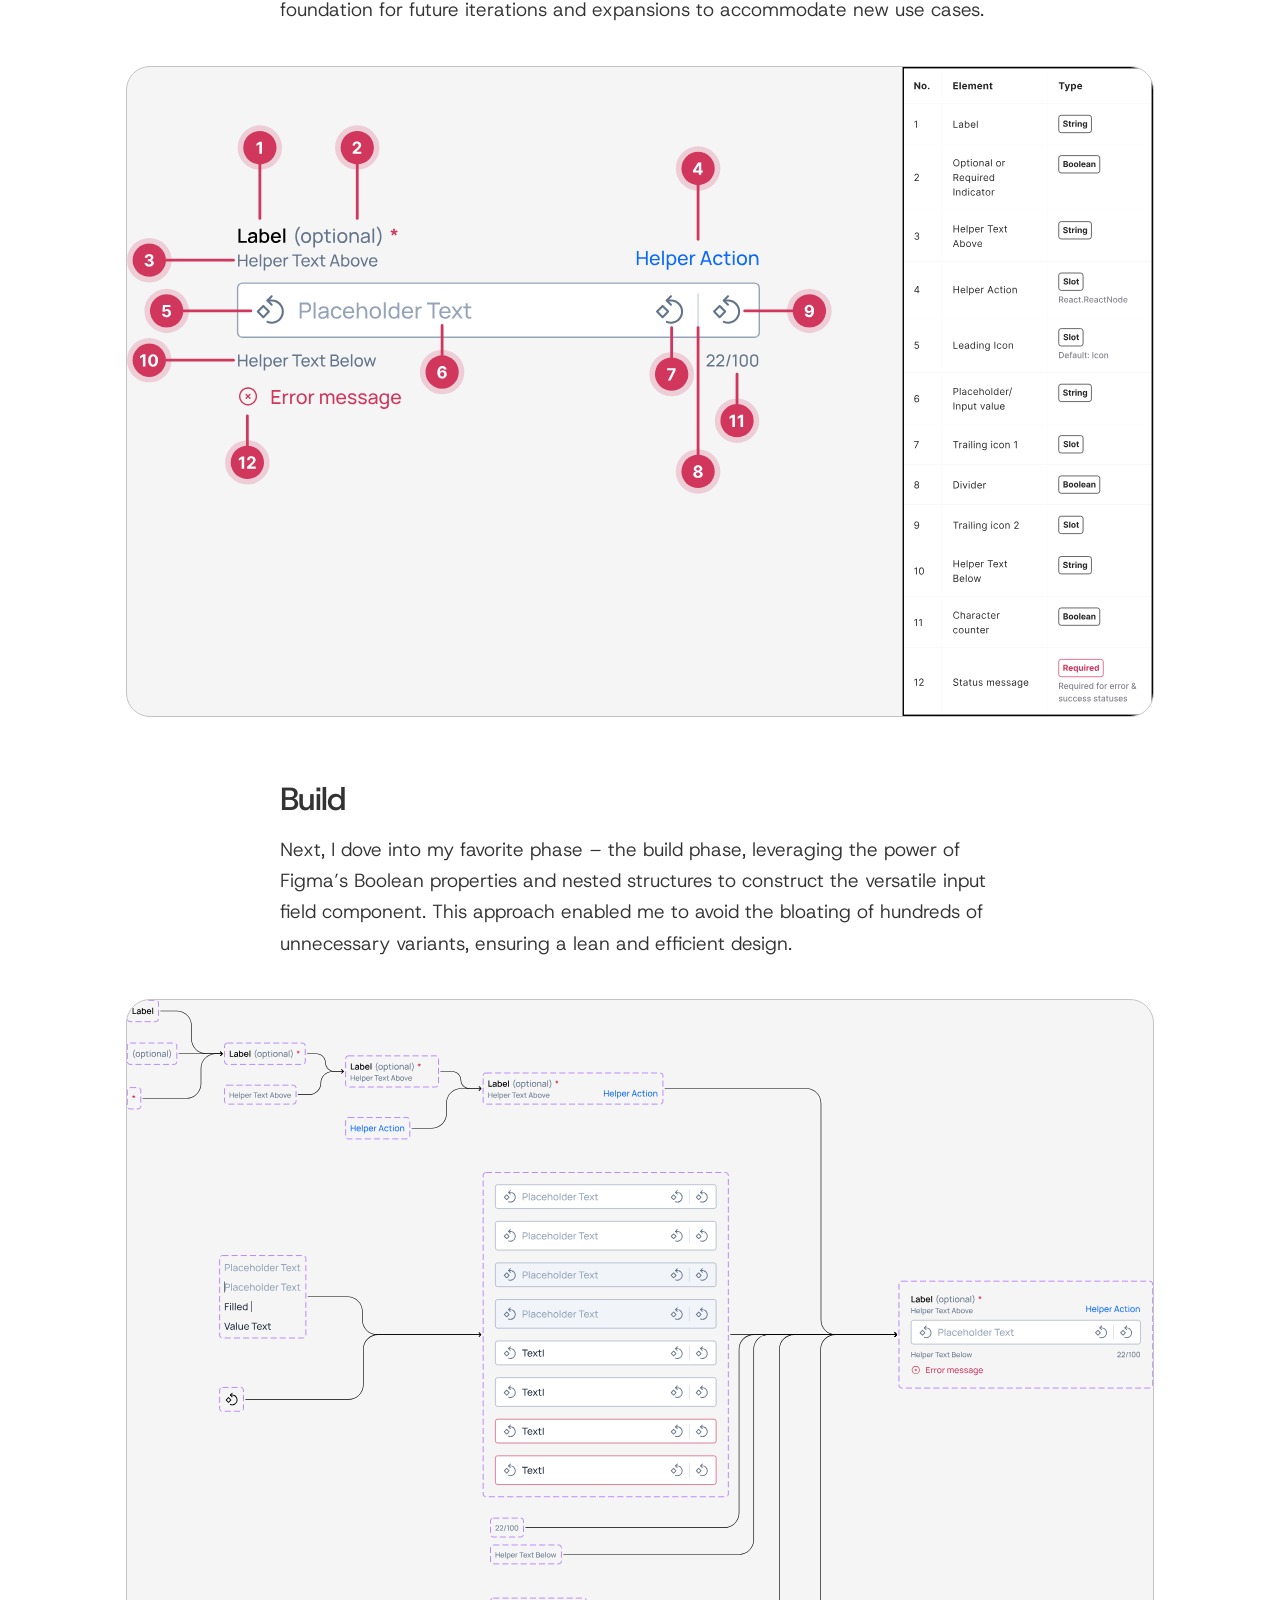
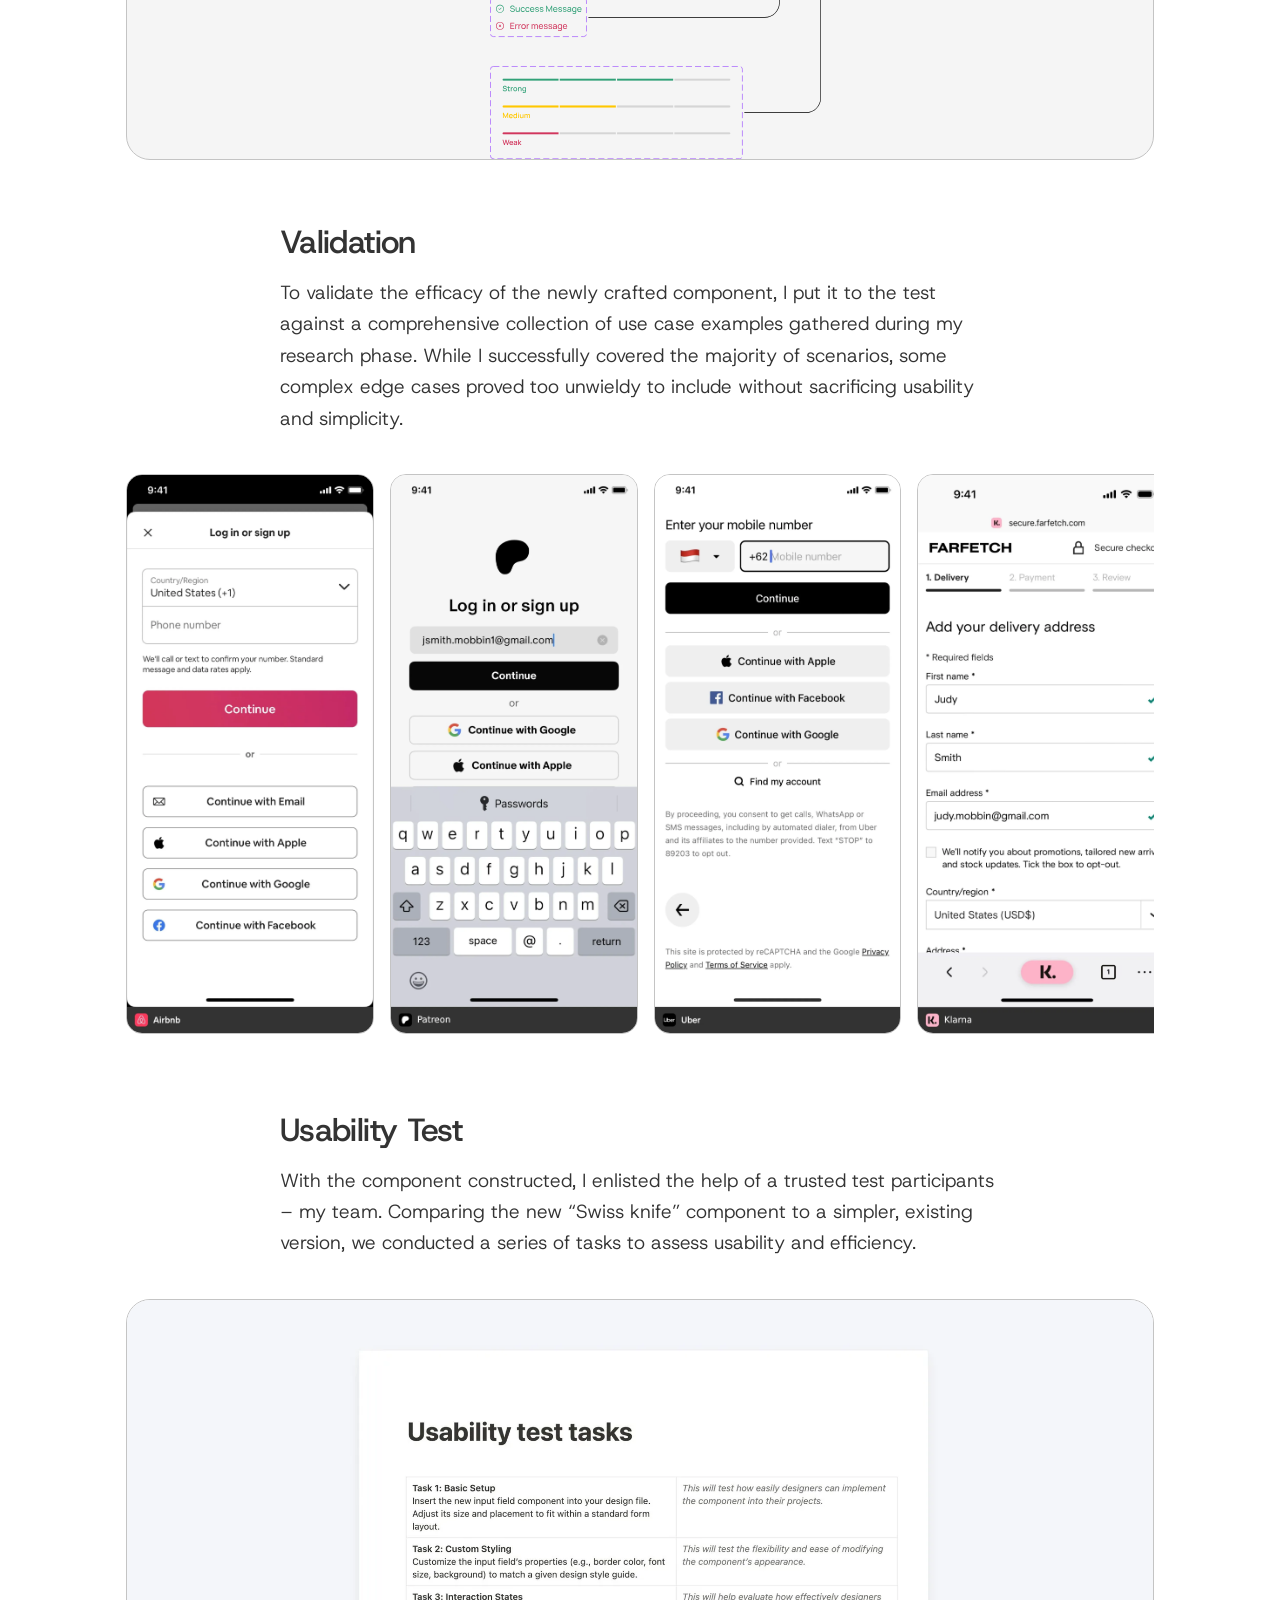
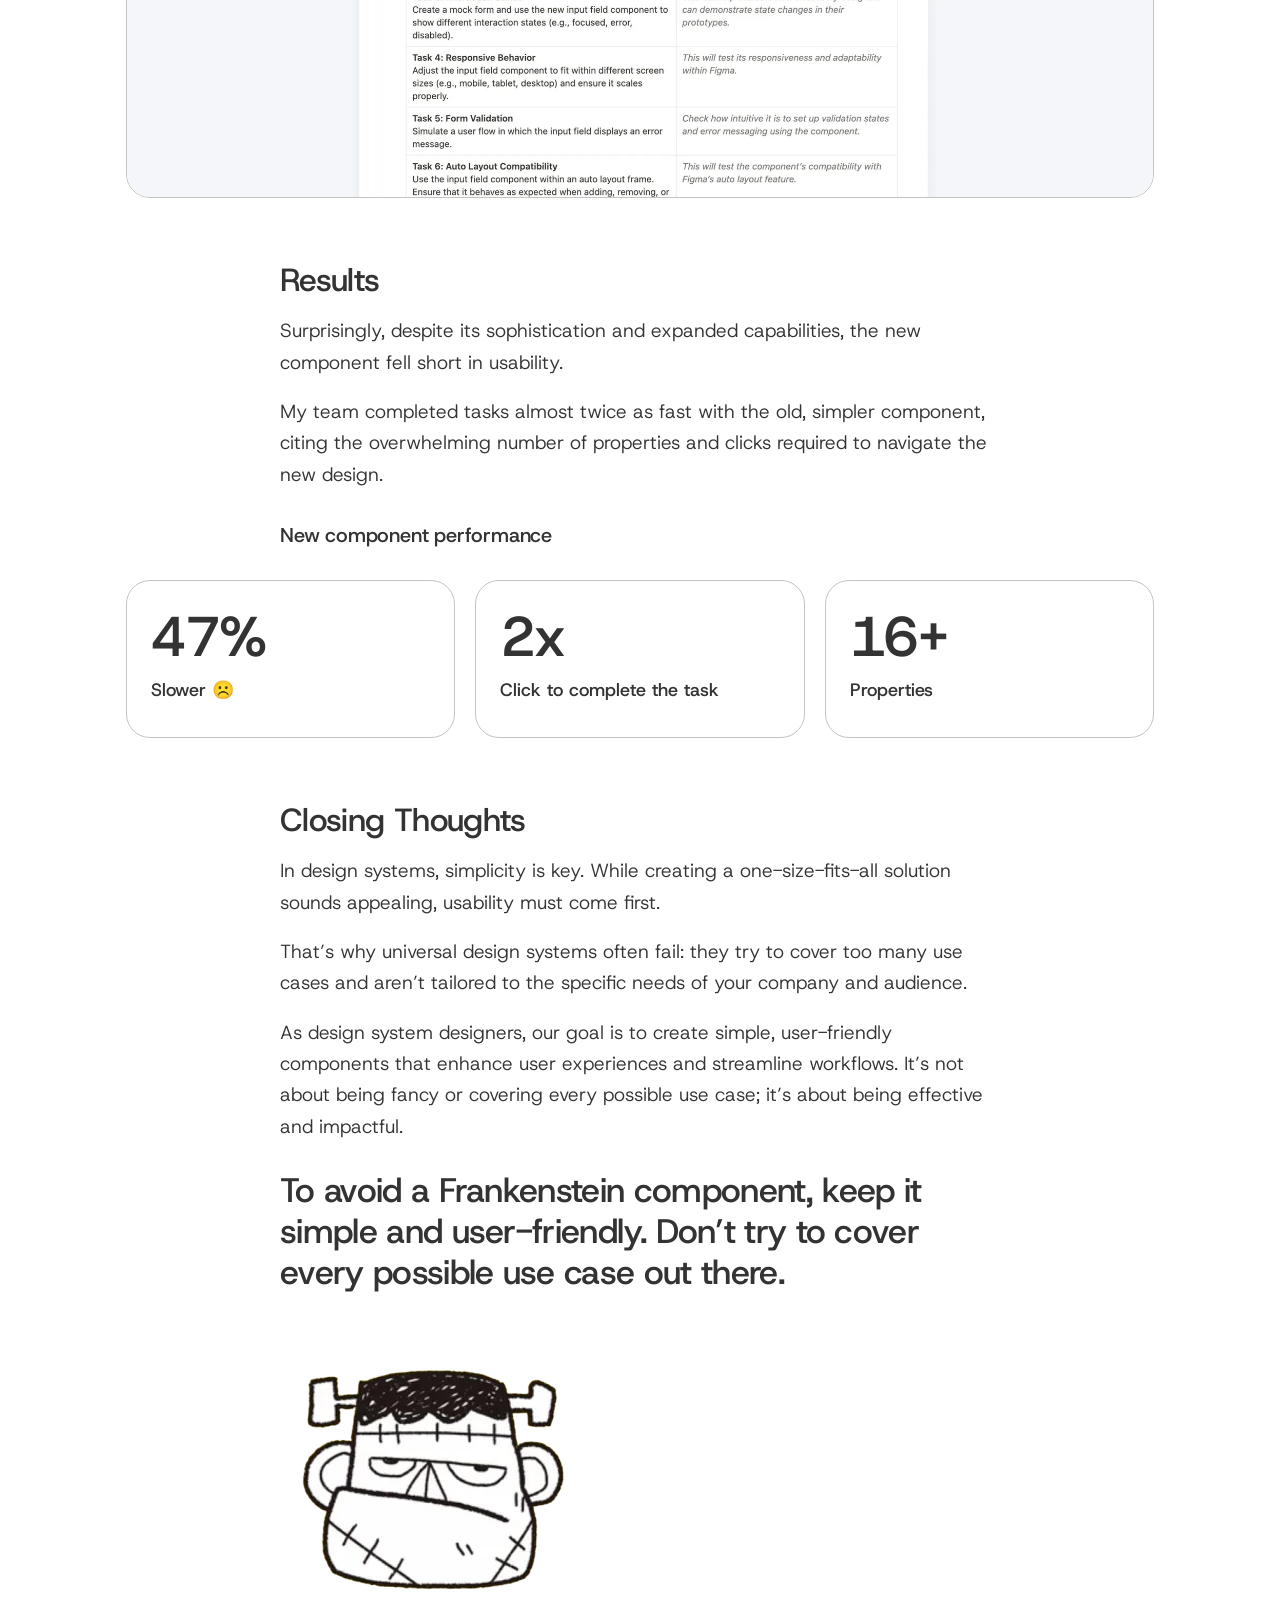
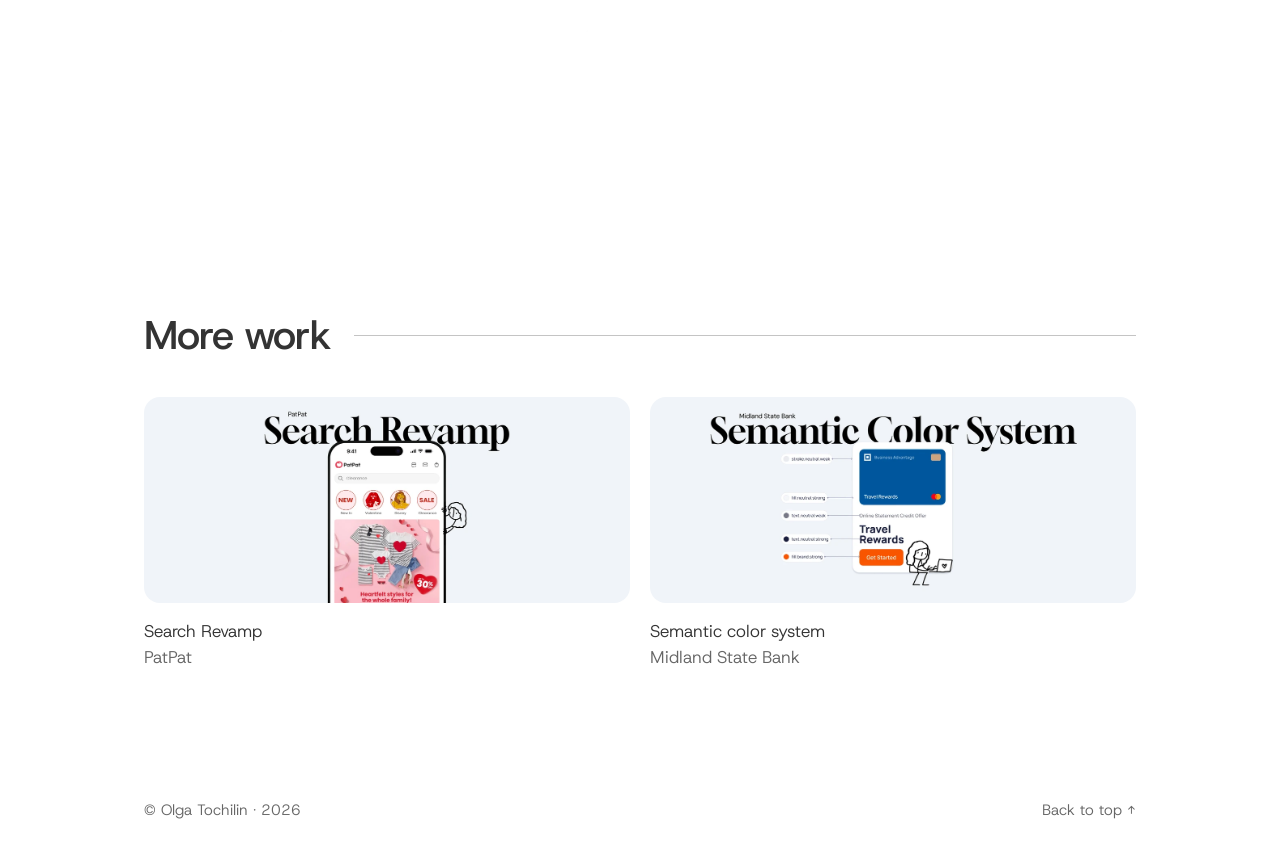
==== commit 588da4cc: "Case studies: header logo becomes a back button On case study pages the OT monogram turns into a bac" ====
--- a/portfolio/franky/index.html
+++ b/portfolio/franky/index.html
@@ -12,7 +12,7 @@
 <body>
 <header class="site-header">
   <div class="header-inner">
-    <a class="brand" href="../../"><span class="mono">OT</span><span class="brand-name">Olga Tochilin</span></a>
+    <a class="brand brand-back" href="../../#work" aria-label="Back to all work"><span class="mono"><svg viewBox="0 0 24 24" aria-hidden="true"><path d="M19 12H5M11 6l-6 6 6 6"/></svg></span><span class="brand-name">Olga Tochilin</span></a>
     <nav>
       <a href="../../#work">Work</a>
       <a href="../../#experience">Experience</a>
--- a/assets/style.css
+++ b/assets/style.css
@@ -55,6 +55,9 @@
   transition:width .5s var(--ease-out),height .5s var(--ease-out);
 }
 .is-stuck .mono{width:40px;height:40px}
+.brand-back .mono svg{width:22px;height:22px;stroke:#fff;fill:none;stroke-width:2;transition:transform .3s var(--ease-out)}
+.brand-back:hover .mono svg{transform:translateX(-3px)}
+.brand-back:focus-visible{outline:2px solid var(--n900);outline-offset:4px;border-radius:999px}
 .site-header nav{display:flex;align-items:center;gap:6px;font-size:17px}
 .site-header nav a{white-space:nowrap;text-decoration:none;padding:8px 14px;border-radius:999px;transition:background .2s var(--ease-ui)}
 .site-header nav a:hover{background:var(--n100)}
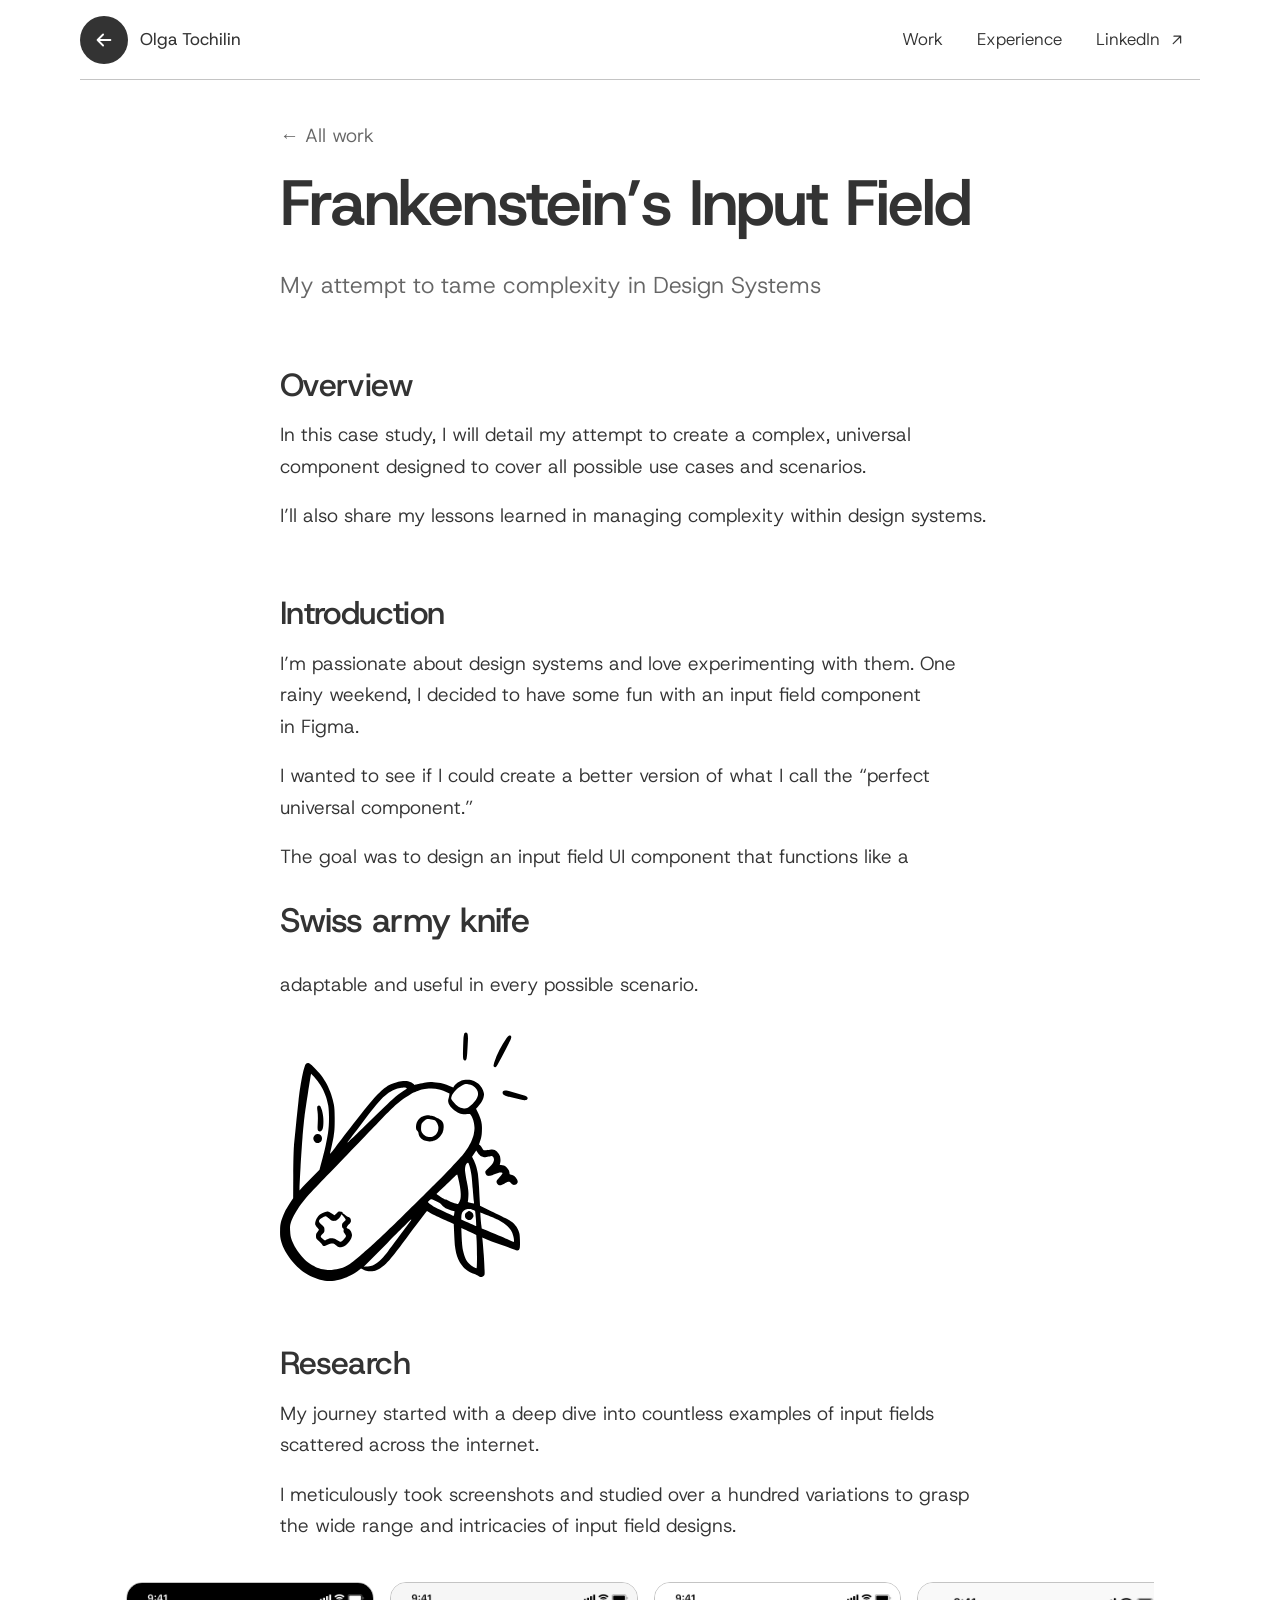
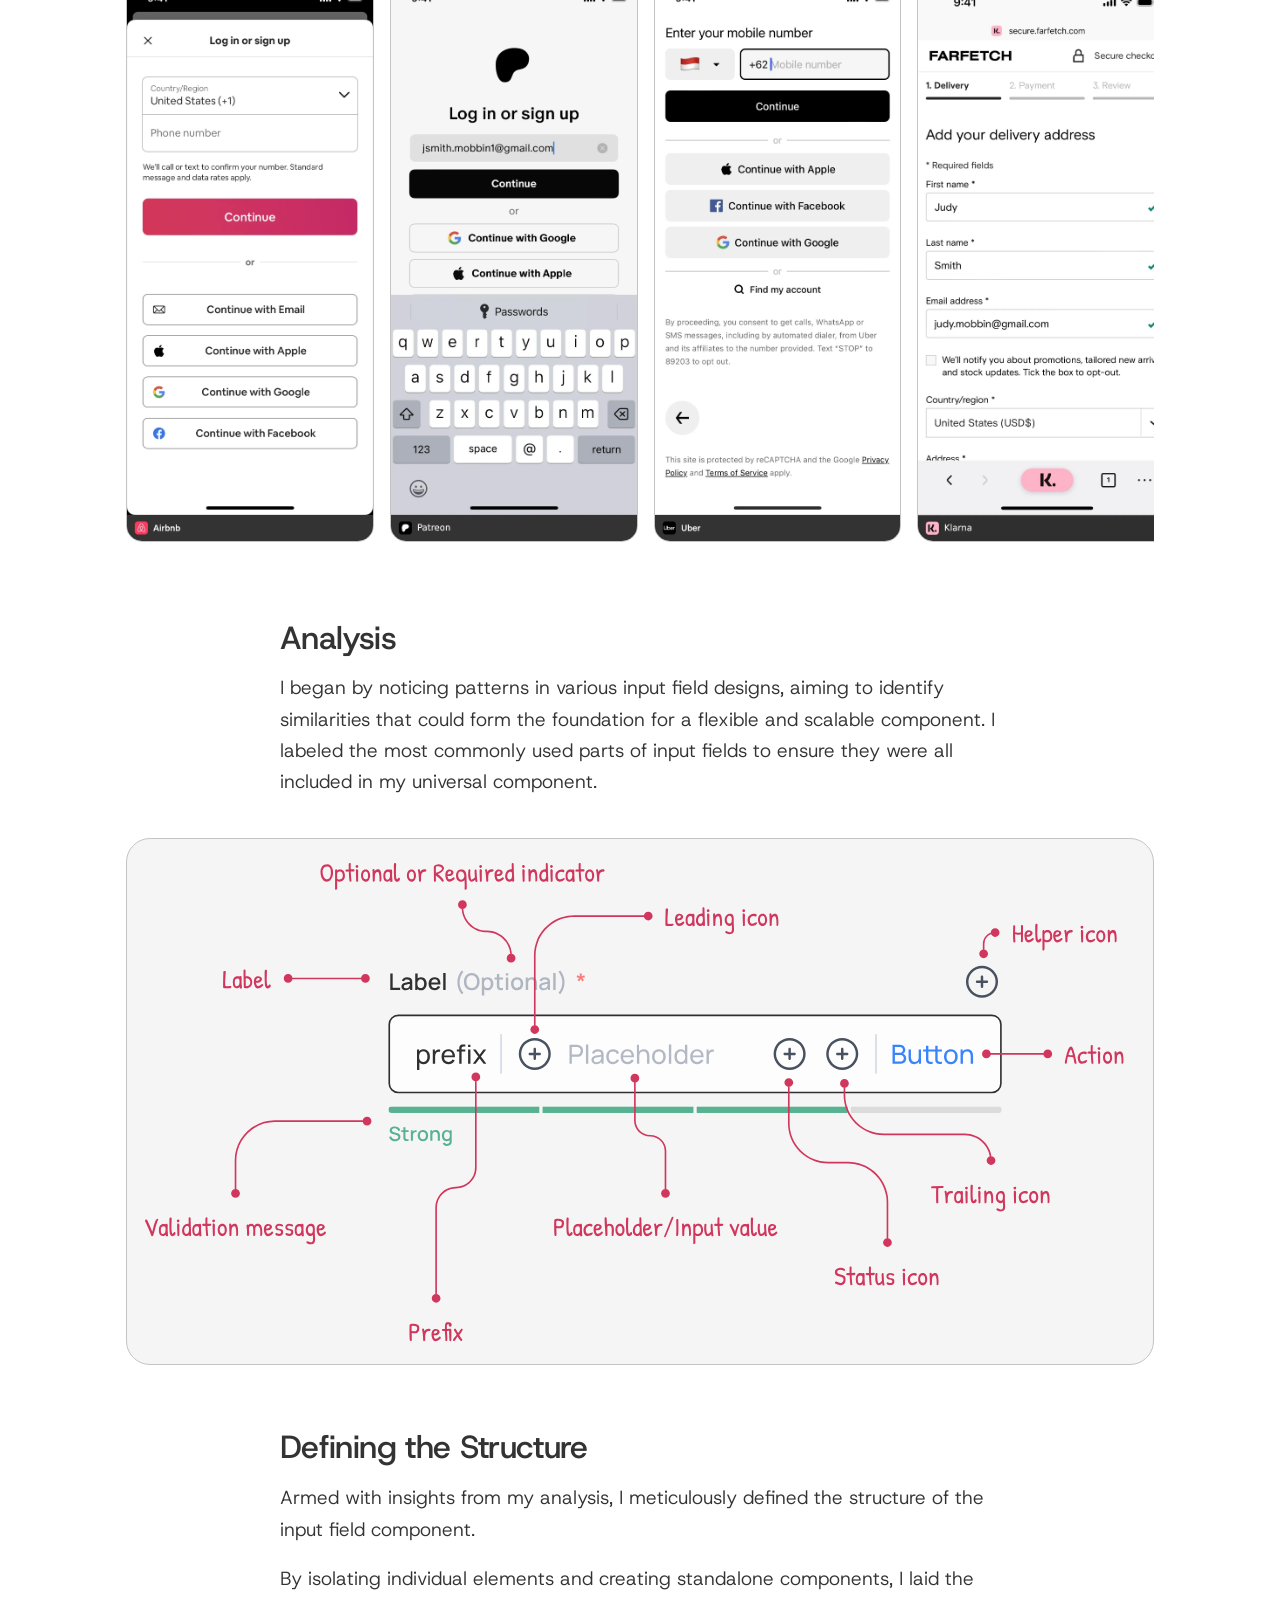
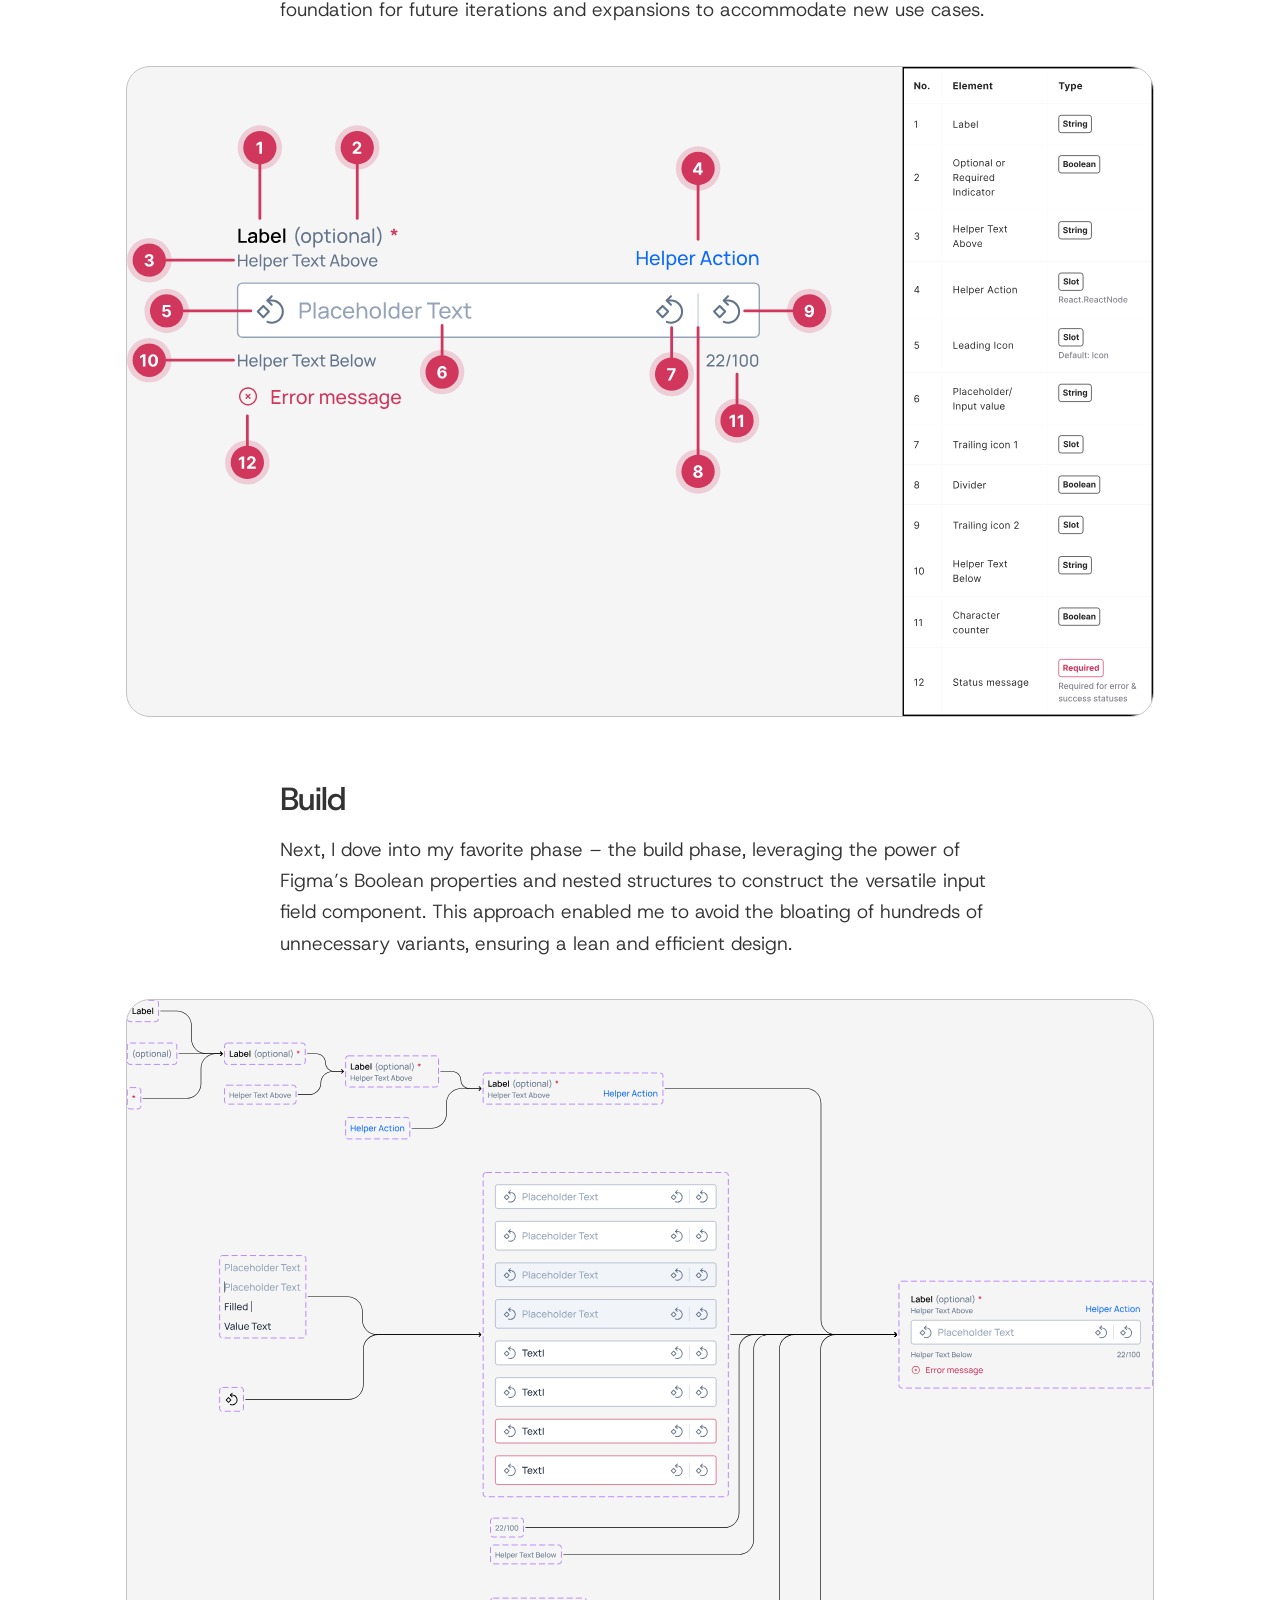
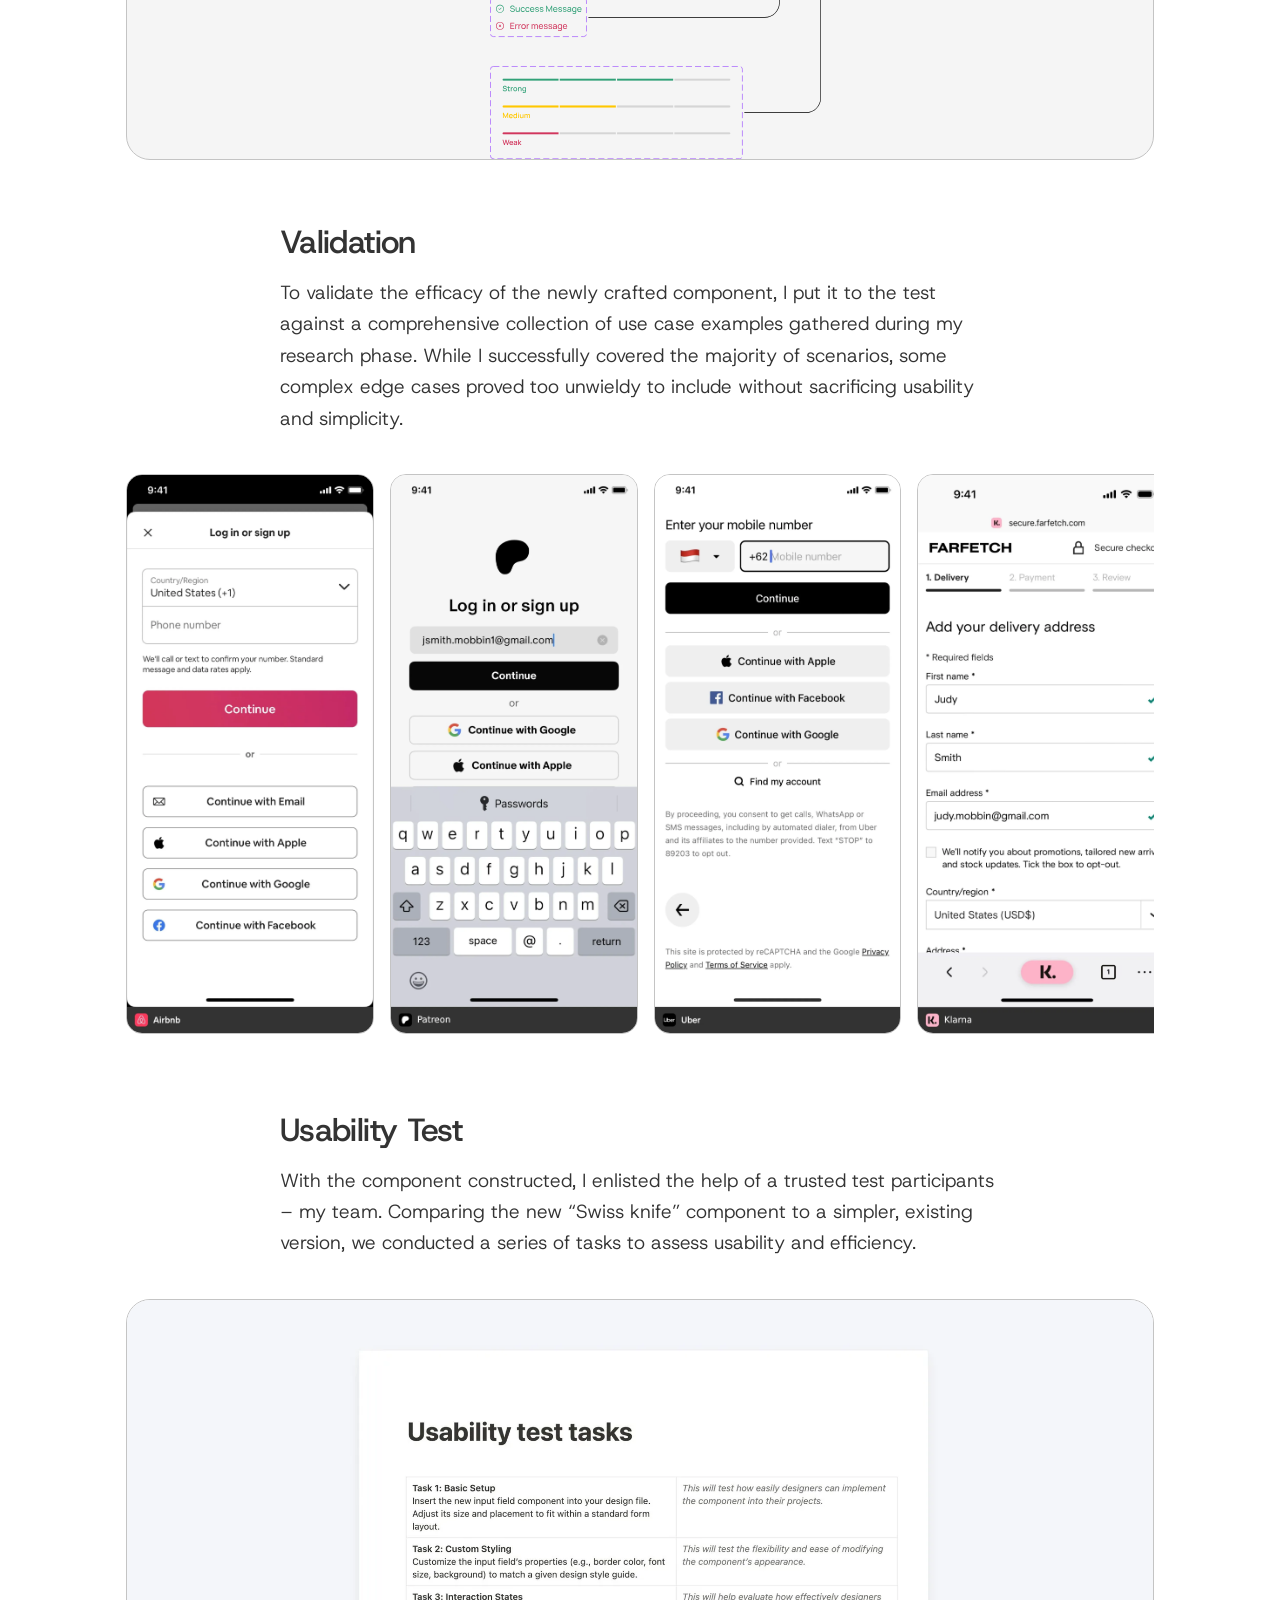
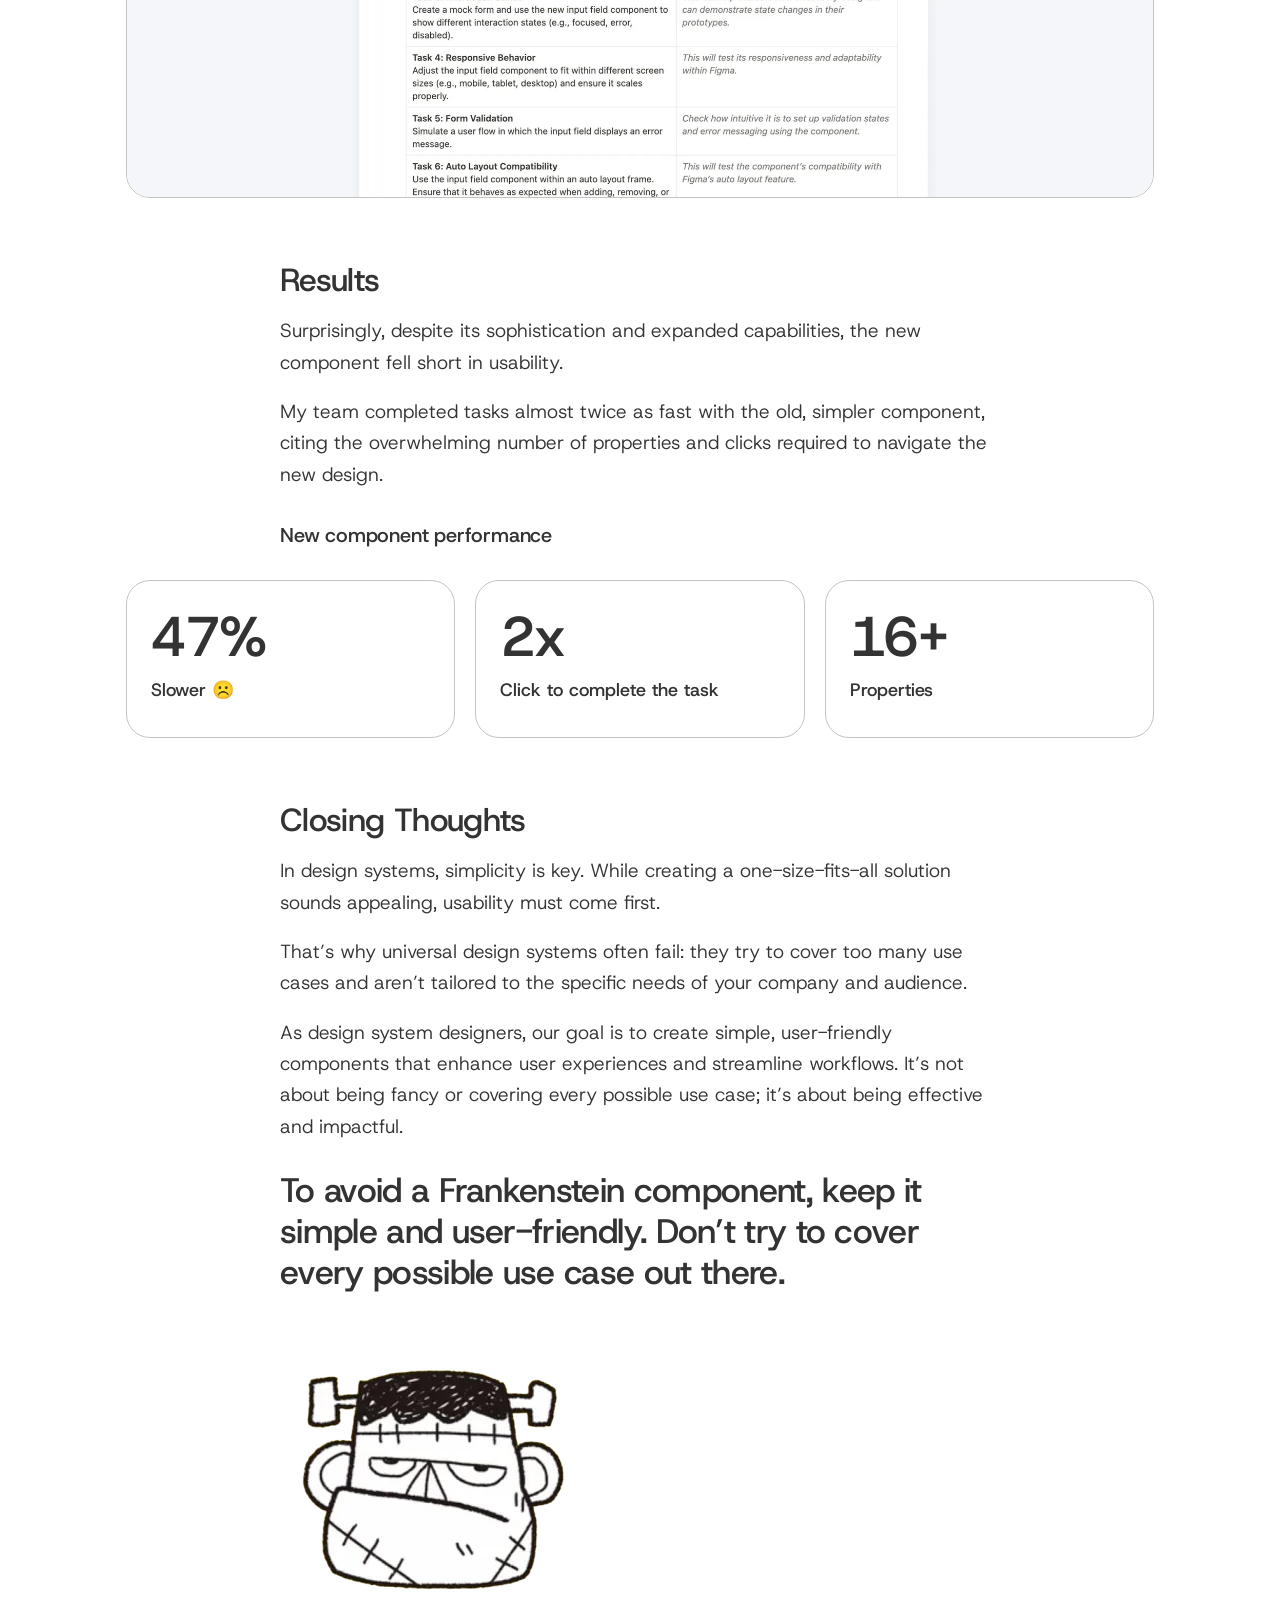
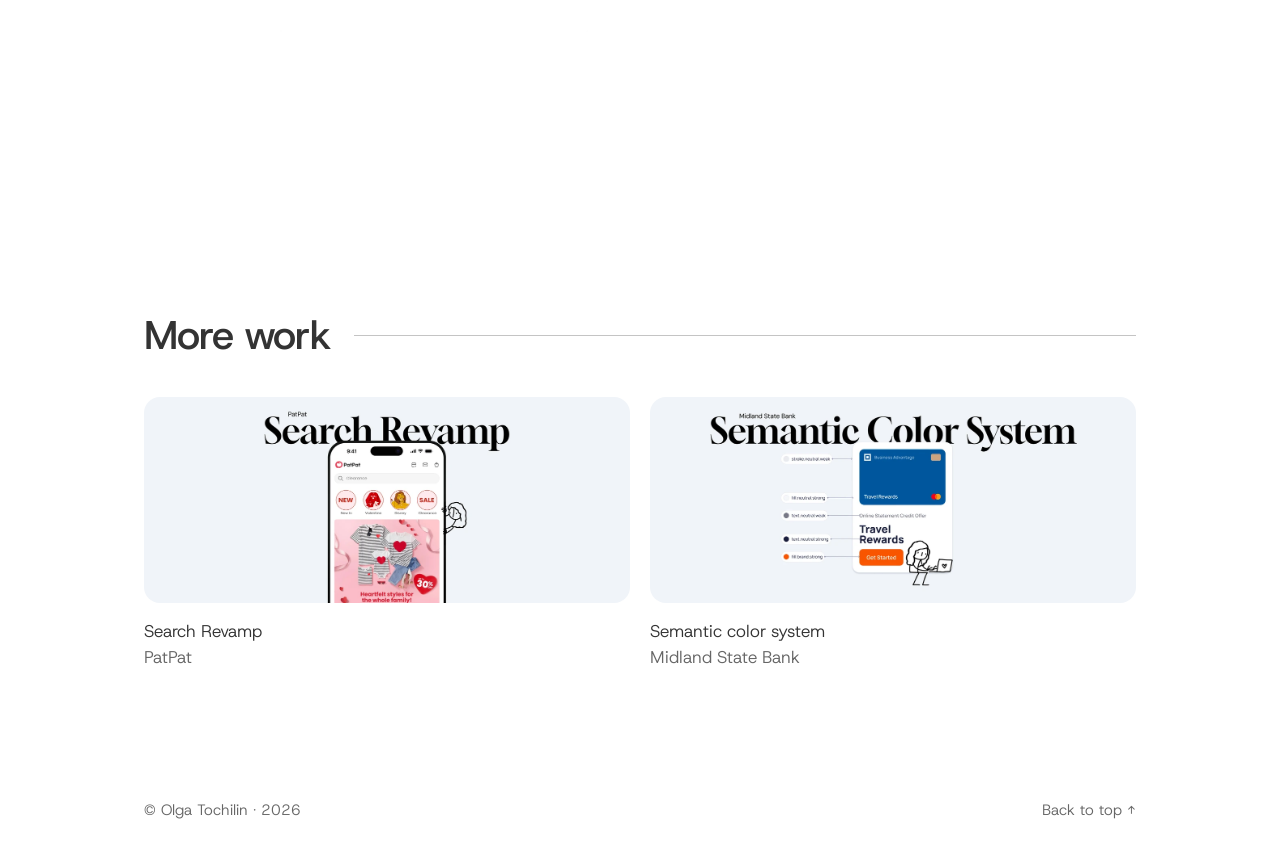
==== commit 727266be: "Remove the résumé from the site; turn off search engine indexing - Résumé: removed the header link, " ====
--- a/portfolio/franky/index.html
+++ b/portfolio/franky/index.html
@@ -3,6 +3,7 @@
 <head>
 <meta charset="utf-8">
 <meta name="viewport" content="width=device-width, initial-scale=1">
+<meta name="robots" content="noindex, nofollow">
 <title>Frankenstein’s Input Field — Olga Tochilin</title>
 <meta name="description" content="My attempt to tame complexity in Design Systems">
 <script>document.documentElement.classList.add('js')</script>
@@ -16,7 +17,6 @@
     <nav>
       <a href="../../#work">Work</a>
       <a href="../../#experience">Experience</a>
-      <a class="nav-cta" href="../../assets/Olga-Tochilin-PD.pdf" target="_blank" rel="noopener"><svg viewBox="0 0 24 24" aria-hidden="true"><path d="M6 3h8l4 4v14H6V3Z"/><path d="M14 3v4h4M9 13h6M9 17h6"/></svg>Résumé</a>
       <a class="nav-cta" href="https://www.linkedin.com/in/olgatoc/" target="_blank" rel="noopener noreferrer"><span>LinkedIn</span><svg viewBox="0 0 24 24" aria-hidden="true"><path d="M7 17 17 7M8 7h9v9"/></svg><span class="sr-only"> (opens in a new tab)</span></a>
     </nav>
   </div>
